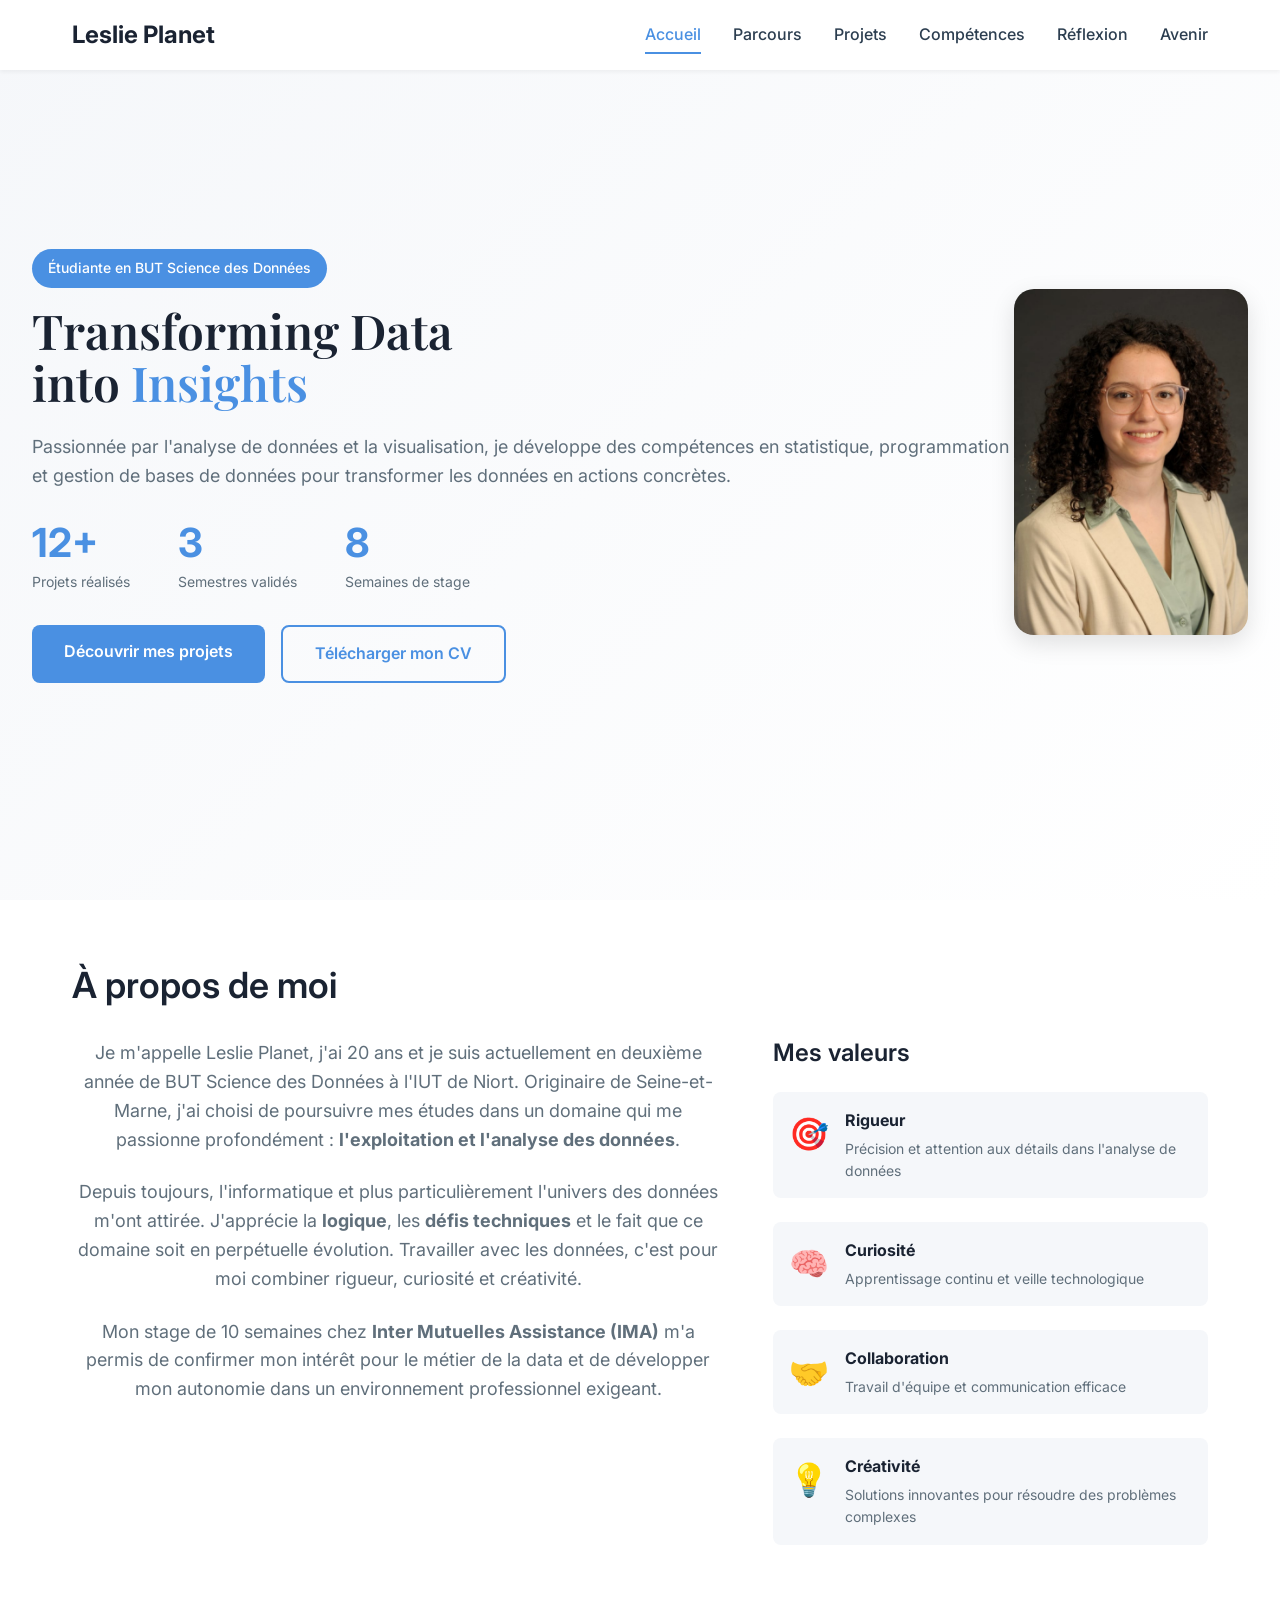
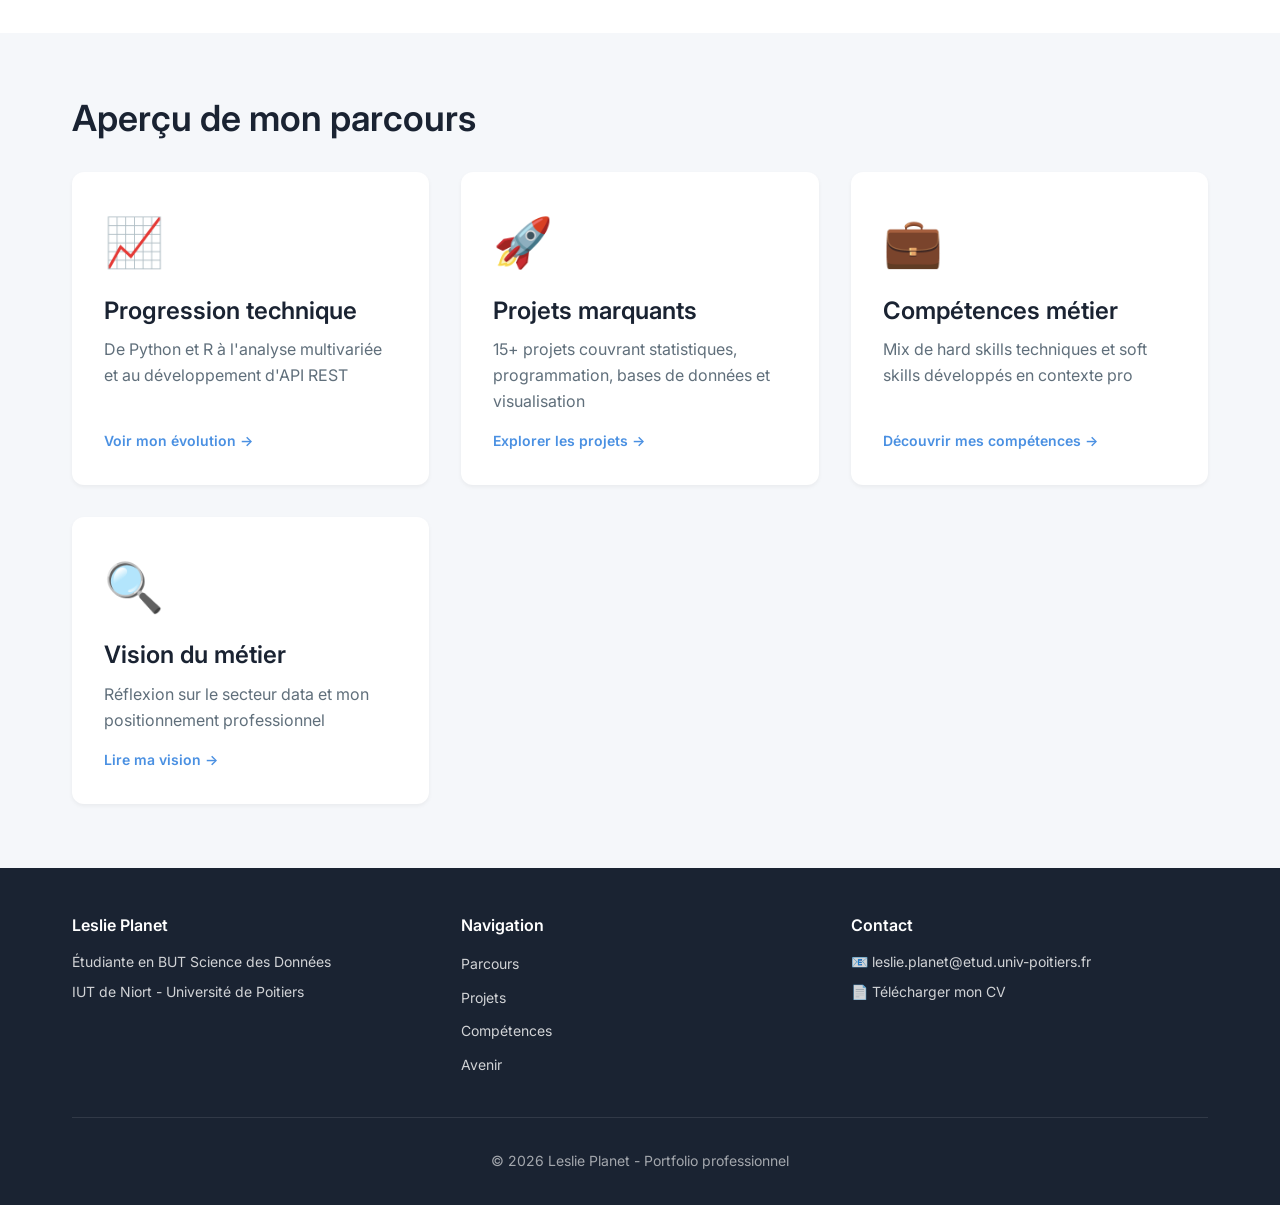
==== index.html @ 8d254c19 "feat: Add interactive project filtering, sorting, and animations to portfolio" ====
<!DOCTYPE html>
<html lang="fr">
<head>
    <meta charset="UTF-8">
    <meta name="viewport" content="width=device-width, initial-scale=1.0">
    <title>Leslie Planet - Portfolio Data Science</title>
    <link rel="stylesheet" href="css/style.css">
</head>
<body>
    <nav class="navbar">
        <div class="nav-container">
            <a href="index.html" class="nav-logo">Leslie Planet</a>
            <ul class="nav-menu">
                <li><a href="index.html" class="nav-link active">Accueil</a></li>
                <li><a href="parcours.html" class="nav-link">Parcours</a></li>
                <li><a href="projets.html" class="nav-link">Projets</a></li>
                <li><a href="competences.html" class="nav-link">Compétences</a></li>
                <li><a href="reflexion.html" class="nav-link">Réflexion</a></li>
                <li><a href="avenir.html" class="nav-link">Avenir</a></li>
            </ul>
        </div>
    </nav>

    <section class="hero">
        <div class="hero-content">
            <span class="hero-tag">Étudiante en BUT Science des Données</span>
            <h1>Transforming Data<br>into <span class="highlight">Insights</span></h1>
            <p class="hero-description">
                Passionnée par l'analyse de données et la visualisation, je développe des compétences 
                en statistique, programmation et gestion de bases de données pour transformer 
                les données en actions concrètes.
            </p>
            <div class="hero-stats">
                <div class="stat-item">
                    <span class="stat-number">15+</span>
                    <span class="stat-label">Projets réalisés</span>
                </div>
                <div class="stat-item">
                    <span class="stat-number">4</span>
                    <span class="stat-label">Semestres validés</span>
                </div>
                <div class="stat-item">
                    <span class="stat-number">10</span>
                    <span class="stat-label">Semaines de stage</span>
                </div>
            </div>
            <div class="hero-cta">
                <a href="projets.html" class="btn btn-primary">Découvrir mes projets</a>
                <a href="docs/cv4-LesliePlanet.pdf" class="btn btn-secondary" target="_blank">Télécharger mon CV</a>
            </div>
        </div>
        <div class="hero-image">
            <img src="images/photoCV.jpg" alt="Leslie Planet">
        </div>
    </section>

    <section class="intro-section">
        <div class="container">
            <h2>À propos de moi</h2>
            <div class="intro-grid">
                <div class="intro-text">
                    <p>
                        Je m'appelle Leslie Planet, j'ai 20 ans et je suis actuellement en deuxième année 
                        de BUT Science des Données à l'IUT de Niort. Originaire de Seine-et-Marne, j'ai 
                        choisi de poursuivre mes études dans un domaine qui me passionne profondément : 
                        <strong>l'exploitation et l'analyse des données</strong>.
                    </p>
                    <p>
                        Depuis toujours, l'informatique et plus particulièrement l'univers des données 
                        m'ont attirée. J'apprécie la <strong>logique</strong>, les <strong>défis techniques</strong> 
                        et le fait que ce domaine soit en perpétuelle évolution. Travailler avec les données, 
                        c'est pour moi combiner rigueur, curiosité et créativité.
                    </p>
                    <p>
                        Mon stage de 10 semaines chez <strong>Inter Mutuelles Assistance (IMA)</strong> 
                        m'a permis de confirmer mon intérêt pour le métier de la data et de développer 
                        mon autonomie dans un environnement professionnel exigeant.
                    </p>
                </div>
                <div class="intro-values">
                    <h3>Mes valeurs</h3>
                    <ul class="values-list">
                        <li>
                            <span class="value-icon">🎯</span>
                            <div>
                                <strong>Rigueur</strong>
                                <p>Précision et attention aux détails dans l'analyse de données</p>
                            </div>
                        </li>
                        <li>
                            <span class="value-icon">🧠</span>
                            <div>
                                <strong>Curiosité</strong>
                                <p>Apprentissage continu et veille technologique</p>
                            </div>
                        </li>
                        <li>
                            <span class="value-icon">🤝</span>
                            <div>
                                <strong>Collaboration</strong>
                                <p>Travail d'équipe et communication efficace</p>
                            </div>
                        </li>
                        <li>
                            <span class="value-icon">💡</span>
                            <div>
                                <strong>Créativité</strong>
                                <p>Solutions innovantes pour résoudre des problèmes complexes</p>
                            </div>
                        </li>
                    </ul>
                </div>
            </div>
        </div>
    </section>

    <section class="highlights-section">
        <div class="container">
            <h2>Aperçu de mon parcours</h2>
            <div class="highlights-grid">
                <a href="parcours.html" class="highlight-card">
                    <div class="card-icon">📈</div>
                    <h3>Progression technique</h3>
                    <p>De Python et R à l'analyse multivariée et au développement d'API REST</p>
                    <span class="card-link">Voir mon évolution →</span>
                </a>
                <a href="projets.html" class="highlight-card">
                    <div class="card-icon">🚀</div>
                    <h3>Projets marquants</h3>
                    <p>15+ projets couvrant statistiques, programmation, bases de données et visualisation</p>
                    <span class="card-link">Explorer les projets →</span>
                </a>
                <a href="competences.html" class="highlight-card">
                    <div class="card-icon">💼</div>
                    <h3>Compétences métier</h3>
                    <p>Mix de hard skills techniques et soft skills développés en contexte pro</p>
                    <span class="card-link">Découvrir mes compétences →</span>
                </a>
                <a href="reflexion.html" class="highlight-card">
                    <div class="card-icon">🔍</div>
                    <h3>Vision du métier</h3>
                    <p>Réflexion sur le secteur data et mon positionnement professionnel</p>
                    <span class="card-link">Lire ma vision →</span>
                </a>
            </div>
        </div>
    </section>

    <footer class="footer">
        <div class="container">
            <div class="footer-content">
                <div class="footer-section">
                    <h4>Leslie Planet</h4>
                    <p>Étudiante en BUT Science des Données</p>
                    <p>IUT de Niort - Université de Poitiers</p>
                </div>
                <div class="footer-section">
                    <h4>Navigation</h4>
                    <ul>
                        <li><a href="parcours.html">Parcours</a></li>
                        <li><a href="projets.html">Projets</a></li>
                        <li><a href="competences.html">Compétences</a></li>
                        <li><a href="avenir.html">Avenir</a></li>
                    </ul>
                </div>
                <div class="footer-section">
                    <h4>Contact</h4>
                    <p>📧 leslie.planet@etud.univ-poitiers.fr</p>
                    <p>📄 <a href="docs/cv4-LesliePlanet.pdf" target="_blank">Télécharger mon CV</a></p>
                </div>
            </div>
            <div class="footer-bottom">
                <p>&copy; 2026 Leslie Planet - Portfolio professionnel</p>
            </div>
        </div>
    </footer>

    <script src="js/script.js"></script>
</body>
</html>
---- css/style.css ----
@import url('https://fonts.googleapis.com/css2?family=Inter:wght@300;400;500;600;700&family=Playfair+Display:wght@700&display=swap');

/* Variables CSS */
:root {
    --primary-dark: #1a2332;
    --primary-blue: #4a90e2;
    --secondary-blue: #357abd;
    --light-bg: #f5f7fa;
    --text-dark: #2c3e50;
    --text-light: #606f7b;
    --white: #ffffff;
    --border-color: #e1e8ed;
    --shadow-sm: 0 2px 4px rgba(0,0,0,0.05);
    --shadow-md: 0 4px 12px rgba(0,0,0,0.08);
    --shadow-lg: 0 8px 24px rgba(0,0,0,0.12);
    --transition: all 0.3s ease;
}

/* Reset & Base */
* {
    margin: 0;
    padding: 0;
    box-sizing: border-box;
}

body {
    font-family: 'Inter', sans-serif;
    background-color: var(--white);
    color: var(--text-dark);
    line-height: 1.6;
    font-size: 16px;
}

h1, h2, h3, h4, h5, h6 {
    font-weight: 600;
    line-height: 1.2;
    color: var(--primary-dark);
}

h1 {
    font-size: 3rem;
    font-family: 'Playfair Display', serif;
}

h2 {
    font-size: 2.25rem;
    margin-bottom: 2rem;
}

h3 {
    font-size: 1.5rem;
    margin-bottom: 1rem;
}

p {
    margin-bottom: 1rem;
    color: var(--text-light);
}

a {
    text-decoration: none;
    color: var(--primary-blue);
    transition: var(--transition);
}

a:hover {
    color: var(--secondary-blue);
}

.container {
    max-width: 1200px;
    margin: 0 auto;
    padding: 0 2rem;
}

/* Navigation */
.navbar {
    position: fixed;
    top: 0;
    left: 0;
    right: 0;
    background: var(--white);
    box-shadow: var(--shadow-sm);
    z-index: 1000;
    padding: 1rem 0;
}

.nav-container {
    max-width: 1200px;
    margin: 0 auto;
    padding: 0 2rem;
    display: flex;
    justify-content: space-between;
    align-items: center;
}

.nav-logo {
    font-size: 1.5rem;
    font-weight: 700;
    color: var(--primary-dark);
}

.nav-menu {
    display: flex;
    list-style: none;
    gap: 2rem;
}

.nav-link {
    color: var(--text-dark);
    font-weight: 500;
    padding: 0.5rem 0;
    border-bottom: 2px solid transparent;
    transition: var(--transition);
}

.nav-link:hover,
.nav-link.active {
    color: var(--primary-blue);
    border-bottom-color: var(--primary-blue);
}

/* Hero Section */
.hero {
    min-height: 100vh;
    display: flex;
    align-items: center;
    padding: 6rem 2rem 4rem;
    background: linear-gradient(135deg, var(--light-bg) 0%, var(--white) 100%);
}

.hero .container {
    display: grid;
    grid-template-columns: 1.5fr 1fr;
    gap: 4rem;
    align-items: center;
}

.hero-tag {
    display: inline-block;
    padding: 0.5rem 1rem;
    margin-bottom: 1rem;
    background: var(--primary-blue);
    color: var(--white);
    border-radius: 50px;
    font-size: 0.875rem;
    font-weight: 500;
}

.hero h1 {
    margin-bottom: 1.5rem;
    line-height: 1.1;
}

.hero .highlight {
    color: var(--primary-blue);
}

.hero-description {
    font-size: 1.125rem;
    margin-bottom: 2rem;
    color: var(--text-light);
}

.hero-stats {
    display: flex;
    gap: 3rem;
    margin-bottom: 2rem;
}

.stat-item {
    display: flex;
    flex-direction: column;
}

.stat-number {
    font-size: 2.5rem;
    font-weight: 700;
    color: var(--primary-blue);
    line-height: 1;
}

.stat-label {
    font-size: 0.875rem;
    color: var(--text-light);
    margin-top: 0.5rem;
}

.hero-cta {
    display: flex;
    gap: 1rem;
}

.btn {
    display: inline-block;
    padding: 0.875rem 2rem;
    border-radius: 8px;
    font-weight: 600;
    transition: var(--transition);
}

.btn-primary {
    background: var(--primary-blue);
    color: var(--white);
}

.btn-primary:hover {
    background: var(--secondary-blue);
    transform: translateY(-2px);
    box-shadow: var(--shadow-md);
}

.btn-secondary {
    background: transparent;
    color: var(--primary-blue);
    border: 2px solid var(--primary-blue);
}

.btn-secondary:hover {
    background: var(--primary-blue);
    color: var(--white);
}

.hero-image img {
    width: 100%;
    max-width: 400px;
    border-radius: 20px;
    box-shadow: var(--shadow-lg);
    object-fit: cover;
}

/* Page Header */
.page-header {
    padding: 8rem 0 3rem;
    background: linear-gradient(135deg, var(--primary-dark) 0%, var(--text-dark) 100%);
    color: var(--white);
    text-align: center;
}

.page-header h1 {
    color: var(--white);
    margin-bottom: 1rem;
}

.page-subtitle {
    font-size: 1.125rem;
    color: rgba(255,255,255,0.9);
    max-width: 800px;
    margin: 0 auto;
}

/* Intro Section */
.intro-section {
    padding: 4rem 0;
}

.intro-grid {
    display: grid;
    grid-template-columns: 1.5fr 1fr;
    gap: 3rem;
    align-items: start;
}

.intro-text p {
    margin-bottom: 1.5rem;
}

.intro-values h3 {
    margin-bottom: 1.5rem;
}

.values-list {
    list-style: none;
}

.values-list li {
    display: flex;
    gap: 1rem;
    margin-bottom: 1.5rem;
    padding: 1rem;
    background: var(--light-bg);
    border-radius: 8px;
}

.value-icon {
    font-size: 2rem;
    flex-shrink: 0;
}

.values-list strong {
    display: block;
    color: var(--primary-dark);
    margin-bottom: 0.25rem;
}

.values-list p {
    margin: 0;
    font-size: 0.875rem;
}

/* Highlights Section */
.highlights-section {
    padding: 4rem 0;
    background: var(--light-bg);
}

.highlights-grid {
    display: grid;
    grid-template-columns: repeat(auto-fit, minmax(280px, 1fr));
    gap: 2rem;
}

.highlight-card {
    padding: 2rem;
    background: var(--white);
    border-radius: 12px;
    box-shadow: var(--shadow-sm);
    transition: var(--transition);
    display: flex;
    flex-direction: column;
}

.highlight-card:hover {
    transform: translateY(-4px);
    box-shadow: var(--shadow-md);
}

.card-icon {
    font-size: 3rem;
    margin-bottom: 1rem;
}

.highlight-card h3 {
    color: var(--primary-dark);
    margin-bottom: 0.75rem;
}

.highlight-card p {
    flex-grow: 1;
    margin-bottom: 1rem;
}

.card-link {
    color: var(--primary-blue);
    font-weight: 600;
    font-size: 0.875rem;
}

/* Timeline */
.timeline-section {
    padding: 4rem 0;
}

.timeline {
    position: relative;
    padding-left: 4rem;
}

.timeline::before {
    content: '';
    position: absolute;
    left: 1rem;
    top: 0;
    bottom: 0;
    width: 2px;
    background: var(--border-color);
}

.timeline-item {
    position: relative;
    margin-bottom: 3rem;
}

.timeline-marker {
    position: absolute;
    left: -3.25rem;
    width: 3rem;
    height: 3rem;
    background: var(--primary-blue);
    color: var(--white);
    border-radius: 50%;
    display: flex;
    align-items: center;
    justify-content: center;
    font-weight: 700;
    font-size: 1.125rem;
    box-shadow: var(--shadow-md);
}

.timeline-content {
    background: var(--white);
    padding: 2rem;
    border-radius: 12px;
    box-shadow: var(--shadow-sm);
}

.timeline-content h3 {
    color: var(--primary-dark);
    margin-bottom: 0.5rem;
}

.timeline-date {
    display: block;
    color: var(--primary-blue);
    font-size: 0.875rem;
    margin-bottom: 1.5rem;
    font-weight: 500;
}

.skills-block {
    margin-bottom: 1.5rem;
    padding: 1rem;
    background: var(--light-bg);
    border-radius: 8px;
}

.skills-block h4 {
    color: var(--primary-dark);
    margin-bottom: 0.75rem;
}

.skill-tags {
    display: flex;
    flex-wrap: wrap;
    gap: 0.5rem;
    margin-top: 0.75rem;
}

.tag {
    display: inline-block;
    padding: 0.375rem 0.75rem;
    background: var(--white);
    color: var(--primary-blue);
    border-radius: 50px;
    font-size: 0.75rem;
    font-weight: 500;
    border: 1px solid var(--border-color);
}

.project-link {
    margin-top: 1rem;
    padding-top: 1rem;
    border-top: 1px solid var(--border-color);
    font-size: 0.875rem;
}

/* Progression Summary */
.progression-summary {
    padding: 4rem 0;
    background: var(--light-bg);
}

.progression-grid {
    display: grid;
    grid-template-columns: repeat(auto-fit, minmax(250px, 1fr));
    gap: 2rem;
}

.progression-card {
    background: var(--white);
    padding: 1.5rem;
    border-radius: 12px;
    box-shadow: var(--shadow-sm);
}

.progression-bar {
    margin: 1rem 0;
}

.bar {
    height: 8px;
    background: var(--border-color);
    border-radius: 50px;
    overflow: hidden;
}

.bar-fill {
    height: 100%;
    background: linear-gradient(90deg, var(--primary-blue), var(--secondary-blue));
    border-radius: 50px;
    transition: width 1s ease;
}

/* Projects Grid */
.filters-section {
    padding: 2rem 0;
    background: var(--light-bg);
}

.filters-section .container {
    display: flex;
    justify-content: space-between;
    align-items: center;
    flex-wrap: wrap;
    gap: 1rem;
}

.filters {
    display: flex;
    gap: 0.5rem;
    flex-wrap: wrap;
}

.filter-btn {
    padding: 0.5rem 1.25rem;
    background: var(--white);
    border: 2px solid var(--border-color);
    border-radius: 50px;
    color: var(--text-dark);
    font-weight: 500;
    cursor: pointer;
    transition: var(--transition);
}

.filter-btn:hover,
.filter-btn.active {
    background: var(--primary-blue);
    border-color: var(--primary-blue);
    color: var(--white);
}

.sort {
    display: flex;
    align-items: center;
    gap: 0.5rem;
}

.sort select {
    padding: 0.5rem 1rem;
    border: 2px solid var(--border-color);
    border-radius: 8px;
    font-family: inherit;
    cursor: pointer;
}

.projects-grid-section {
    padding: 4rem 0;
}

.projects-grid {
    display: grid;
    grid-template-columns: repeat(auto-fill, minmax(350px, 1fr));
    gap: 2rem;
}

.project-card {
    background: var(--white);
    border-radius: 12px;
    box-shadow: var(--shadow-sm);
    overflow: hidden;
    transition: var(--transition);
}

.project-card:hover {
    transform: translateY(-4px);
    box-shadow: var(--shadow-md);
}

.project-image {
    position: relative;
    height: 200px;
    overflow: hidden;
}

.project-image img {
    width: 100%;
    height: 100%;
    object-fit: cover;
    transition: var(--transition);
}

.project-card:hover .project-image img {
    transform: scale(1.05);
}

.project-overlay {
    position: absolute;
    top: 1rem;
    right: 1rem;
}

.project-semestre {
    padding: 0.375rem 0.75rem;
    background: var(--primary-blue);
    color: var(--white);
    border-radius: 50px;
    font-size: 0.75rem;
    font-weight: 600;
}

.project-content {
    padding: 1.5rem;
}

.project-content h3 {
    margin-bottom: 0.5rem;
}

.project-date {
    color: var(--primary-blue);
    font-size: 0.875rem;
    font-weight: 500;
    margin-bottom: 0.75rem;
}

.project-desc {
    font-size: 0.875rem;
    margin-bottom: 1rem;
}

.project-tags {
    display: flex;
    flex-wrap: wrap;
    gap: 0.5rem;
    margin-bottom: 1rem;
}

.project-difficulty {
    margin-top: 1rem;
    padding-top: 1rem;
    border-top: 1px solid var(--border-color);
    font-size: 0.875rem;
}

.project-difficulty ul {
    margin-top: 0.5rem;
    padding-left: 1.25rem;
}

.project-difficulty li {
    margin-bottom: 0.25rem;
    color: var(--text-light);
}

/* Skills Section */
.skills-tech-section {
    padding: 4rem 0;
}

.skills-grid {
    display: grid;
    grid-template-columns: repeat(auto-fit, minmax(280px, 1fr));
    gap: 2rem;
}

.skill-category {
    background: var(--white);
    padding: 2rem;
    border-radius: 12px;
    box-shadow: var(--shadow-sm);
}

.skill-category h3 {
    margin-bottom: 1.5rem;
    color: var(--primary-dark);
}

.skill-list {
    margin-bottom: 1rem;
}

.skill-item {
    margin-bottom: 1rem;
}

.skill-name {
    display: block;
    font-size: 0.875rem;
    font-weight: 500;
    margin-bottom: 0.5rem;
    color: var(--text-dark);
}

.skill-bar {
    height: 6px;
    background: var(--border-color);
    border-radius: 50px;
    overflow: hidden;
}

.skill-fill {
    height: 100%;
    background: linear-gradient(90deg, var(--primary-blue), var(--secondary-blue));
    border-radius: 50px;
}

.skill-tools {
    font-size: 0.875rem;
    color: var(--text-light);
    padding-top: 1rem;
    border-top: 1px solid var(--border-color);
}

/* Soft Skills */
.soft-skills-section {
    padding: 4rem 0;
    background: var(--light-bg);
}

.soft-skills-grid {
    display: grid;
    grid-template-columns: repeat(auto-fit, minmax(300px, 1fr));
    gap: 2rem;
}

.soft-skill-card {
    background: var(--white);
    padding: 2rem;
    border-radius: 12px;
    box-shadow: var(--shadow-sm);
}

.soft-skill-icon {
    font-size: 3rem;
    margin-bottom: 1rem;
}

.evidence-tag {
    display: inline-block;
    margin-top: 1rem;
    padding: 0.5rem 1rem;
    background: var(--light-bg);
    color: var(--primary-blue);
    border-radius: 50px;
    font-size: 0.75rem;
    font-weight: 500;
}

/* Qualities & Defects */
.qualities-defects-section {
    padding: 4rem 0;
}

.qualities-grid {
    display: grid;
    grid-template-columns: repeat(auto-fit, minmax(400px, 1fr));
    gap: 3rem;
}

.quality-item,
.defect-item {
    background: var(--white);
    padding: 1.5rem;
    border-radius: 12px;
    box-shadow: var(--shadow-sm);
    margin-bottom: 1.5rem;
}

.quality-item h4,
.defect-item h4 {
    color: var(--primary-blue);
    margin-bottom: 0.75rem;
}

.evidence,
.action {
    display: block;
    margin-top: 0.75rem;
    padding: 0.75rem;
    background: var(--light-bg);
    border-radius: 8px;
    font-size: 0.875rem;
    color: var(--text-dark);
}

/* Work Style */
.work-style-section {
    padding: 4rem 0;
    background: var(--light-bg);
}

.intro-text {
    font-size: 1.125rem;
    color: var(--text-dark);
    max-width: 800px;
    margin: 0 auto 2rem;
    text-align: center;
}

.work-style-grid {
    display: grid;
    grid-template-columns: repeat(auto-fit, minmax(280px, 1fr));
    gap: 2rem;
}

.work-style-item {
    background: var(--white);
    padding: 2rem;
    border-radius: 12px;
    box-shadow: var(--shadow-sm);
}

/* Vision Section */
.vision-section {
    padding: 4rem 0;
}

.vision-grid {
    display: grid;
    grid-template-columns: repeat(auto-fit, minmax(280px, 1fr));
    gap: 2rem;
    margin-top: 2rem;
}

.vision-item {
    background: var(--white);
    padding: 2rem;
    border-radius: 12px;
    box-shadow: var(--shadow-sm);
}

/* Positioning */
.positioning-section {
    padding: 4rem 0;
    background: var(--light-bg);
}

.job-cards {
    display: grid;
    gap: 2rem;
    margin-top: 2rem;
}

.job-card {
    background: var(--white);
    padding: 2rem;
    border-radius: 12px;
    box-shadow: var(--shadow-sm);
    border-left: 4px solid var(--border-color);
}

.job-card.strong {
    border-left-color: #22c55e;
}

.job-card.medium {
    border-left-color: #f59e0b;
}

.job-card.weak {
    border-left-color: #3b82f6;
}

.affinity {
    display: inline-block;
    margin-bottom: 1rem;
    padding: 0.375rem 0.75rem;
    border-radius: 50px;
    font-size: 0.875rem;
    font-weight: 600;
}

.positioning-conclusion {
    margin-top: 3rem;
    padding: 2rem;
    background: var(--primary-blue);
    color: var(--white);
    border-radius: 12px;
}

.positioning-conclusion h3 {
    color: var(--white);
    margin-bottom: 1rem;
}

.positioning-conclusion p {
    color: rgba(255,255,255,0.95);
}

/* Feedback */
.feedback-section {
    padding: 4rem 0;
}

.feedback-grid {
    display: grid;
    grid-template-columns: repeat(auto-fit, minmax(300px, 1fr));
    gap: 2rem;
    margin-top: 2rem;
}

.feedback-item {
    background: var(--white);
    padding: 2rem;
    border-radius: 12px;
    box-shadow: var(--shadow-sm);
}

.context,
.learning {
    margin-bottom: 1rem;
}

/* Improvement */
.improvement-section {
    padding: 4rem 0;
    background: var(--light-bg);
}

.improvement-grid {
    display: grid;
    gap: 2rem;
    margin-top: 2rem;
}

.improvement-item {
    background: var(--white);
    padding: 2rem;
    border-radius: 12px;
    box-shadow: var(--shadow-sm);
}

.objective,
.actions,
.timeline {
    margin-bottom: 1rem;
}

.actions ul {
    margin-top: 0.5rem;
    padding-left: 1.25rem;
}

.timeline {
    color: var(--primary-blue);
    font-weight: 600;
}

/* Ideal Mission */
.ideal-mission-section {
    padding: 4rem 0;
}

.mission-card {
    background: var(--white);
    padding: 2rem;
    border-radius: 12px;
    box-shadow: var(--shadow-sm);
    margin-bottom: 1.5rem;
}

.mission-card ul {
    padding-left: 1.25rem;
}

.mission-card li {
    margin-bottom: 0.5rem;
}

/* Projet Pro & Recruteur */
.projet-pro-section,
.recruteur-section,
.cesure-section {
    padding: 4rem 0;
}

.projet-pro-section {
    background: var(--light-bg);
}

.cesure-section {
    background: var(--white);
}

.cesure-content {
    margin-top: 2rem;
}

.cesure-intro {
    margin-bottom: 2rem;
    text-align: center;
}

.cesure-intro p {
    max-width: 900px;
    margin: 0 auto;
    font-size: 1.125rem;
    color: var(--text-dark);
}

.cesure-reasons {
    display: grid;
    grid-template-columns: repeat(auto-fit, minmax(300px, 1fr));
    gap: 2rem;
    margin-top: 2rem;
}

.cesure-card {
    background: var(--light-bg);
    padding: 2rem;
    border-radius: 12px;
    box-shadow: var(--shadow-sm);
    border-left: 4px solid var(--primary-blue);
}

.cesure-card h3 {
    color: var(--primary-blue);
    margin-bottom: 1rem;
}

.cesure-conclusion {
    margin-top: 3rem;
    padding: 2rem;
    background: var(--primary-blue);
    color: var(--white);
    border-radius: 12px;
    text-align: center;
}

.cesure-conclusion h3 {
    color: var(--white);
    margin-bottom: 1rem;
}

.cesure-conclusion p {
    color: rgba(255,255,255,0.95);
    font-size: 1.125rem;
}

.reason-cards {
    display: grid;
    grid-template-columns: repeat(auto-fit, minmax(300px, 1fr));
    gap: 2rem;
    margin-top: 2rem;
}

.reason-card {
    background: var(--white);
    padding: 2rem;
    border-radius: 12px;
    box-shadow: var(--shadow-sm);
}

.conclusion-projet {
    margin-top: 3rem;
    padding: 2rem;
    background: var(--primary-dark);
    color: var(--white);
    border-radius: 12px;
}

.conclusion-projet h3 {
    color: var(--white);
    margin-bottom: 1rem;
}

.conclusion-projet p {
    color: rgba(255,255,255,0.95);
}

.elevator-pitch {
    background: var(--light-bg);
    padding: 2rem;
    border-radius: 12px;
    margin-bottom: 3rem;
}

.key-messages {
    margin-top: 3rem;
}

.message-item {
    background: var(--white);
    padding: 2rem;
    border-radius: 12px;
    box-shadow: var(--shadow-sm);
    margin-bottom: 1.5rem;
}

/* Conseils */
.conseils-section {
    padding: 4rem 0;
background: var(--light-bg);
}

.conseil-cards {
    display: grid;
    grid-template-columns: repeat(auto-fit, minmax(300px, 1fr));
    gap: 2rem;
    margin-top: 2rem;
}

.conseil-card {
    background: var(--white);
    padding: 2rem;
    border-radius: 12px;
    box-shadow: var(--shadow-sm);
}

.advice-action {
    margin-top: 1rem;
    padding: 1rem;
    background: var(--light-bg);
    border-radius: 8px;
    font-size: 0.875rem;
}

.final-advice {
    margin-top: 3rem;
    padding: 2rem;
    background: var(--primary-blue);
    color: var(--white);
    border-radius: 12px;
    text-align: center;
}

.final-advice h3 {
    color: var(--white);
    margin-bottom: 1rem;
}

.final-advice p {
    color: rgba(255,255,255,0.95);
    font-size: 1.125rem;
}

/* Contact CTA */
.contact-cta {
    padding: 4rem 0;
    background: linear-gradient(135deg, var(--primary-dark) 0%, var(--text-dark) 100%);
    color: var(--white);
    text-align: center;
}

.contact-cta h2 {
    color: var(--white);
    margin-bottom: 1rem;
}

.contact-cta p {
    color: rgba(255,255,255,0.9);
    font-size: 1.125rem;
    margin-bottom: 2rem;
}

.cta-buttons {
    display: flex;
    justify-content: center;
    gap: 1rem;
    flex-wrap: wrap;
}

/* Footer */
.footer {
    background: var(--primary-dark);
    color: var(--white);
    padding: 3rem 0 1rem;
}

.footer-content {
    display: grid;
    grid-template-columns: repeat(auto-fit, minmax(250px, 1fr));
    gap: 2rem;
    margin-bottom: 2rem;
}

.footer-section h4 {
    color: var(--white);
    margin-bottom: 1rem;
}

.footer-section p,
.footer-section a {
    color: rgba(255,255,255,0.8);
    font-size: 0.875rem;
    margin-bottom: 0.5rem;
}

.footer-section a:hover {
    color: var(--white);
}

.footer-section ul {
    list-style: none;
}

.footer-section li {
    margin-bottom: 0.5rem;
}

.footer-bottom {
    text-align: center;
    padding-top: 2rem;
    border-top: 1px solid rgba(255,255,255,0.1);
}

.footer-bottom p {
    color: rgba(255,255,255,0.6);
    font-size: 0.875rem;
}

/* Responsive */
@media (max-width: 768px) {
    h1 {
        font-size: 2.25rem;
    }
    
    h2 {
        font-size: 1.875rem;
    }
    
    .hero .container {
        grid-template-columns: 1fr;
        gap: 2rem;
    }
    
    .hero-image {
        order: -1;
        text-align: center;
    }
    
    .hero-stats {
        flex-wrap: wrap;
        gap: 1.5rem;
    }
    
    .intro-grid {
        grid-template-columns: 1fr;
    }
    
    .nav-menu {
        flex-direction: column;
        gap: 0.5rem;
    }
    
    .projects-grid {
        grid-template-columns: 1fr;
    }
    
    .qualities-grid {
        grid-template-columns: 1fr;
    }
    
    .timeline {
        padding-left: 2.5rem;
    }
    
    .timeline-marker {
        left: -2.5rem;
        width: 2.5rem;
        height: 2.5rem;
        font-size: 1rem;
    }
}

@media (max-width: 480px) {
    .container {
        padding: 0 1rem;
    }
    
    .hero-cta {
        flex-direction: column;
    }
    
    .btn {
        width: 100%;
        text-align: center;
    }
}
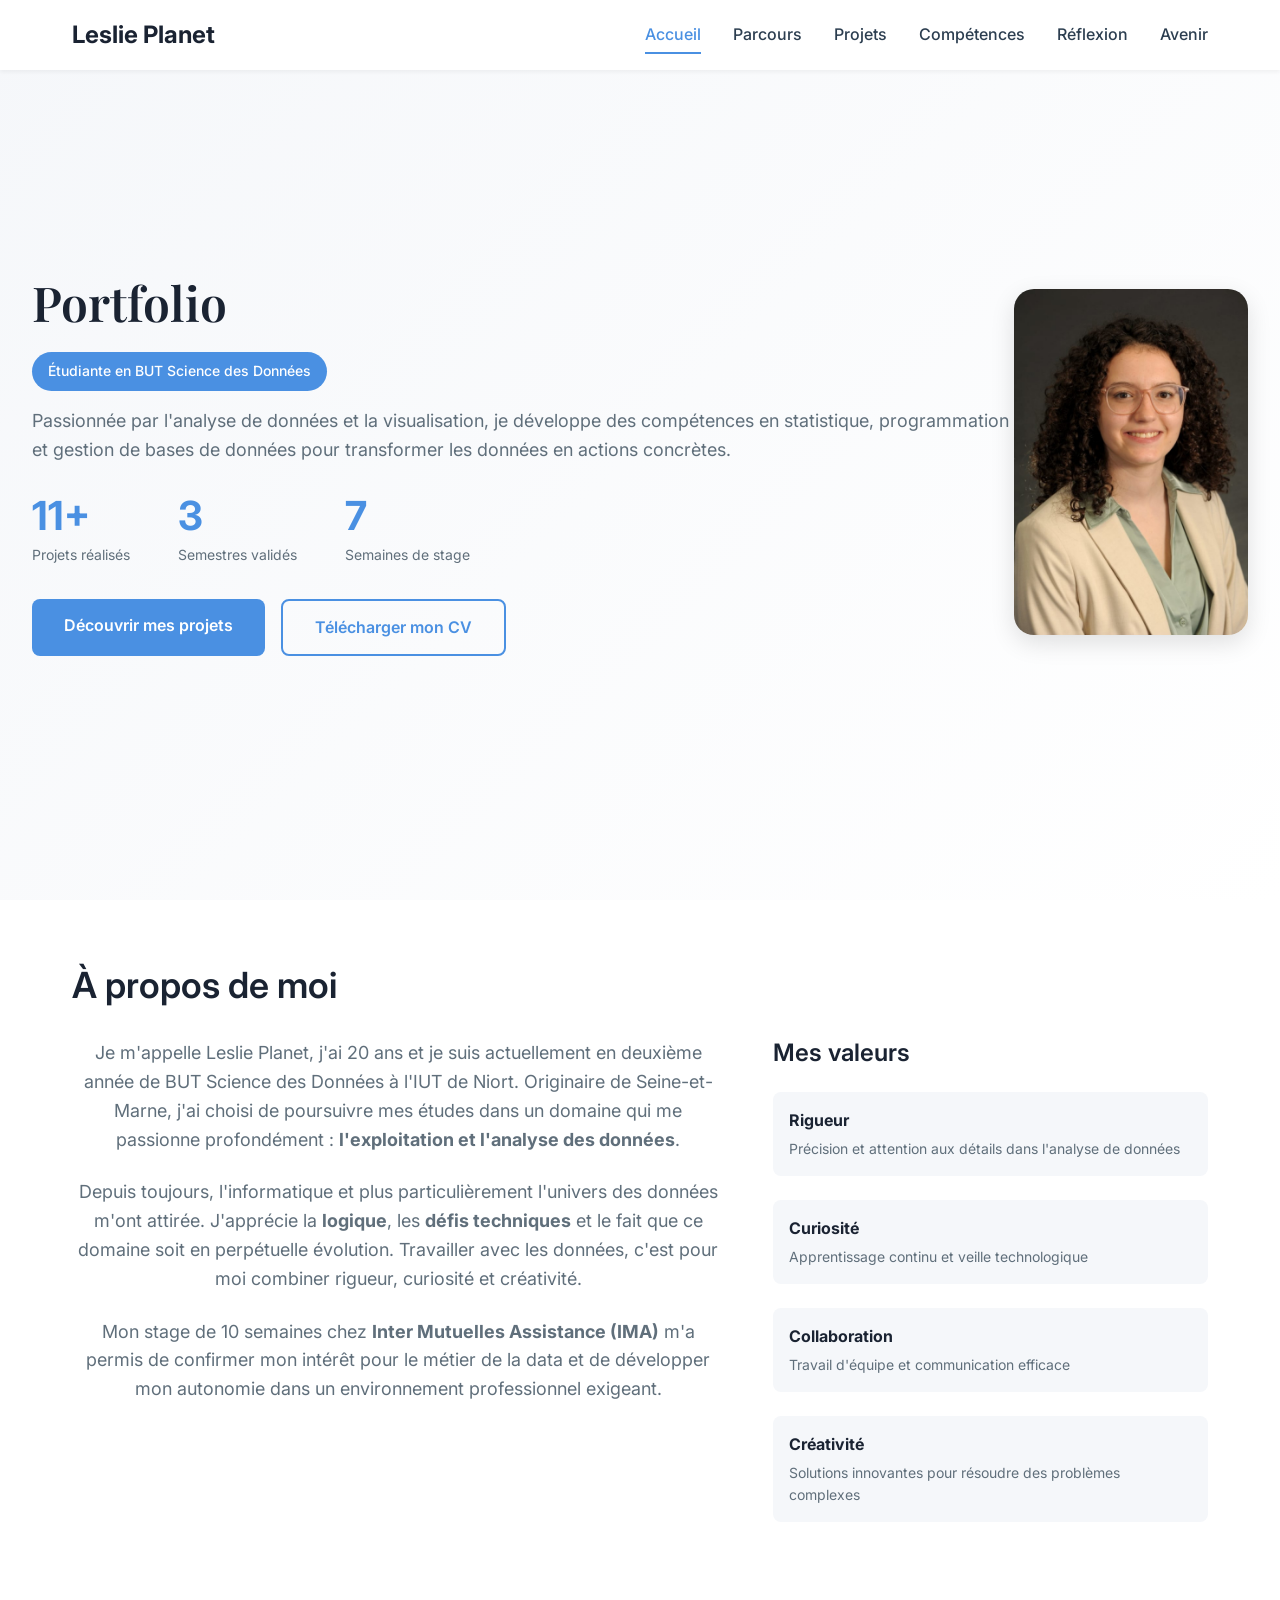
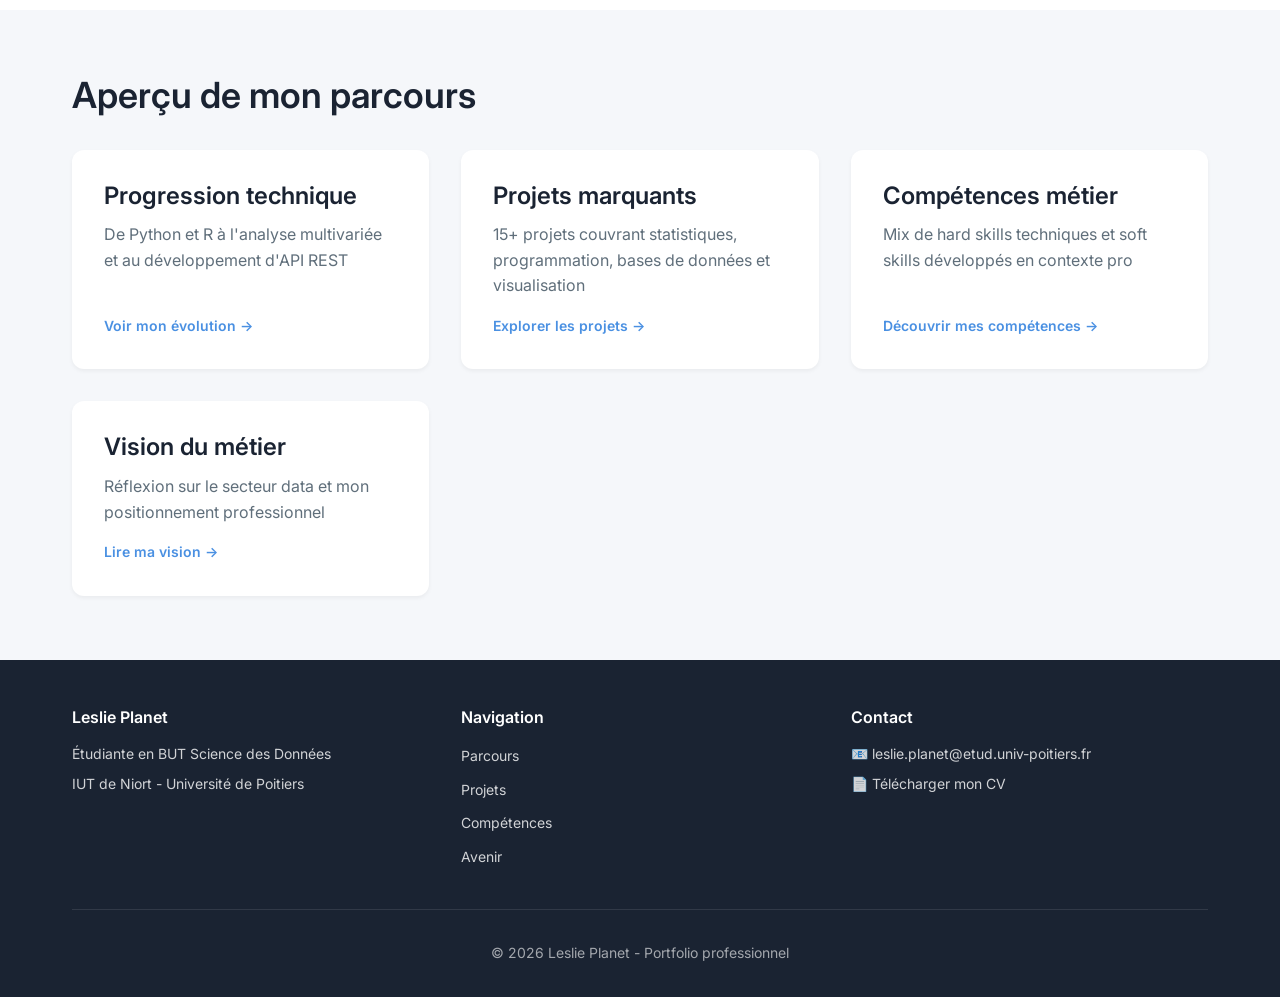
==== commit 0c15abb2: "feat: Add liste Question and sup emoji in the index" ====
--- a/index.html
+++ b/index.html
@@ -23,8 +23,8 @@
 
     <section class="hero">
         <div class="hero-content">
+            <h1>Portfolio</span></h1>
             <span class="hero-tag">Étudiante en BUT Science des Données</span>
-            <h1>Transforming Data<br>into <span class="highlight">Insights</span></h1>
             <p class="hero-description">
                 Passionnée par l'analyse de données et la visualisation, je développe des compétences 
                 en statistique, programmation et gestion de bases de données pour transformer 
@@ -36,7 +36,7 @@
                     <span class="stat-label">Projets réalisés</span>
                 </div>
                 <div class="stat-item">
-                    <span class="stat-number">4</span>
+                    <span class="stat-number">5</span>
                     <span class="stat-label">Semestres validés</span>
                 </div>
                 <div class="stat-item">
@@ -81,28 +81,24 @@
                     <h3>Mes valeurs</h3>
                     <ul class="values-list">
                         <li>
-                            <span class="value-icon">🎯</span>
                             <div>
                                 <strong>Rigueur</strong>
                                 <p>Précision et attention aux détails dans l'analyse de données</p>
                             </div>
                         </li>
                         <li>
-                            <span class="value-icon">🧠</span>
                             <div>
                                 <strong>Curiosité</strong>
                                 <p>Apprentissage continu et veille technologique</p>
                             </div>
                         </li>
                         <li>
-                            <span class="value-icon">🤝</span>
                             <div>
                                 <strong>Collaboration</strong>
                                 <p>Travail d'équipe et communication efficace</p>
                             </div>
                         </li>
                         <li>
-                            <span class="value-icon">💡</span>
                             <div>
                                 <strong>Créativité</strong>
                                 <p>Solutions innovantes pour résoudre des problèmes complexes</p>
@@ -119,25 +115,21 @@
             <h2>Aperçu de mon parcours</h2>
             <div class="highlights-grid">
                 <a href="parcours.html" class="highlight-card">
-                    <div class="card-icon">📈</div>
                     <h3>Progression technique</h3>
                     <p>De Python et R à l'analyse multivariée et au développement d'API REST</p>
                     <span class="card-link">Voir mon évolution →</span>
                 </a>
                 <a href="projets.html" class="highlight-card">
-                    <div class="card-icon">🚀</div>
                     <h3>Projets marquants</h3>
                     <p>15+ projets couvrant statistiques, programmation, bases de données et visualisation</p>
                     <span class="card-link">Explorer les projets →</span>
                 </a>
-                <a href="competences.html" class="highlight-card">
-                    <div class="card-icon">💼</div>
+                <a href="competences.html" class="highlight-card    ">
                     <h3>Compétences métier</h3>
                     <p>Mix de hard skills techniques et soft skills développés en contexte pro</p>
                     <span class="card-link">Découvrir mes compétences →</span>
                 </a>
                 <a href="reflexion.html" class="highlight-card">
-                    <div class="card-icon">🔍</div>
                     <h3>Vision du métier</h3>
                     <p>Réflexion sur le secteur data et mon positionnement professionnel</p>
                     <span class="card-link">Lire ma vision →</span>
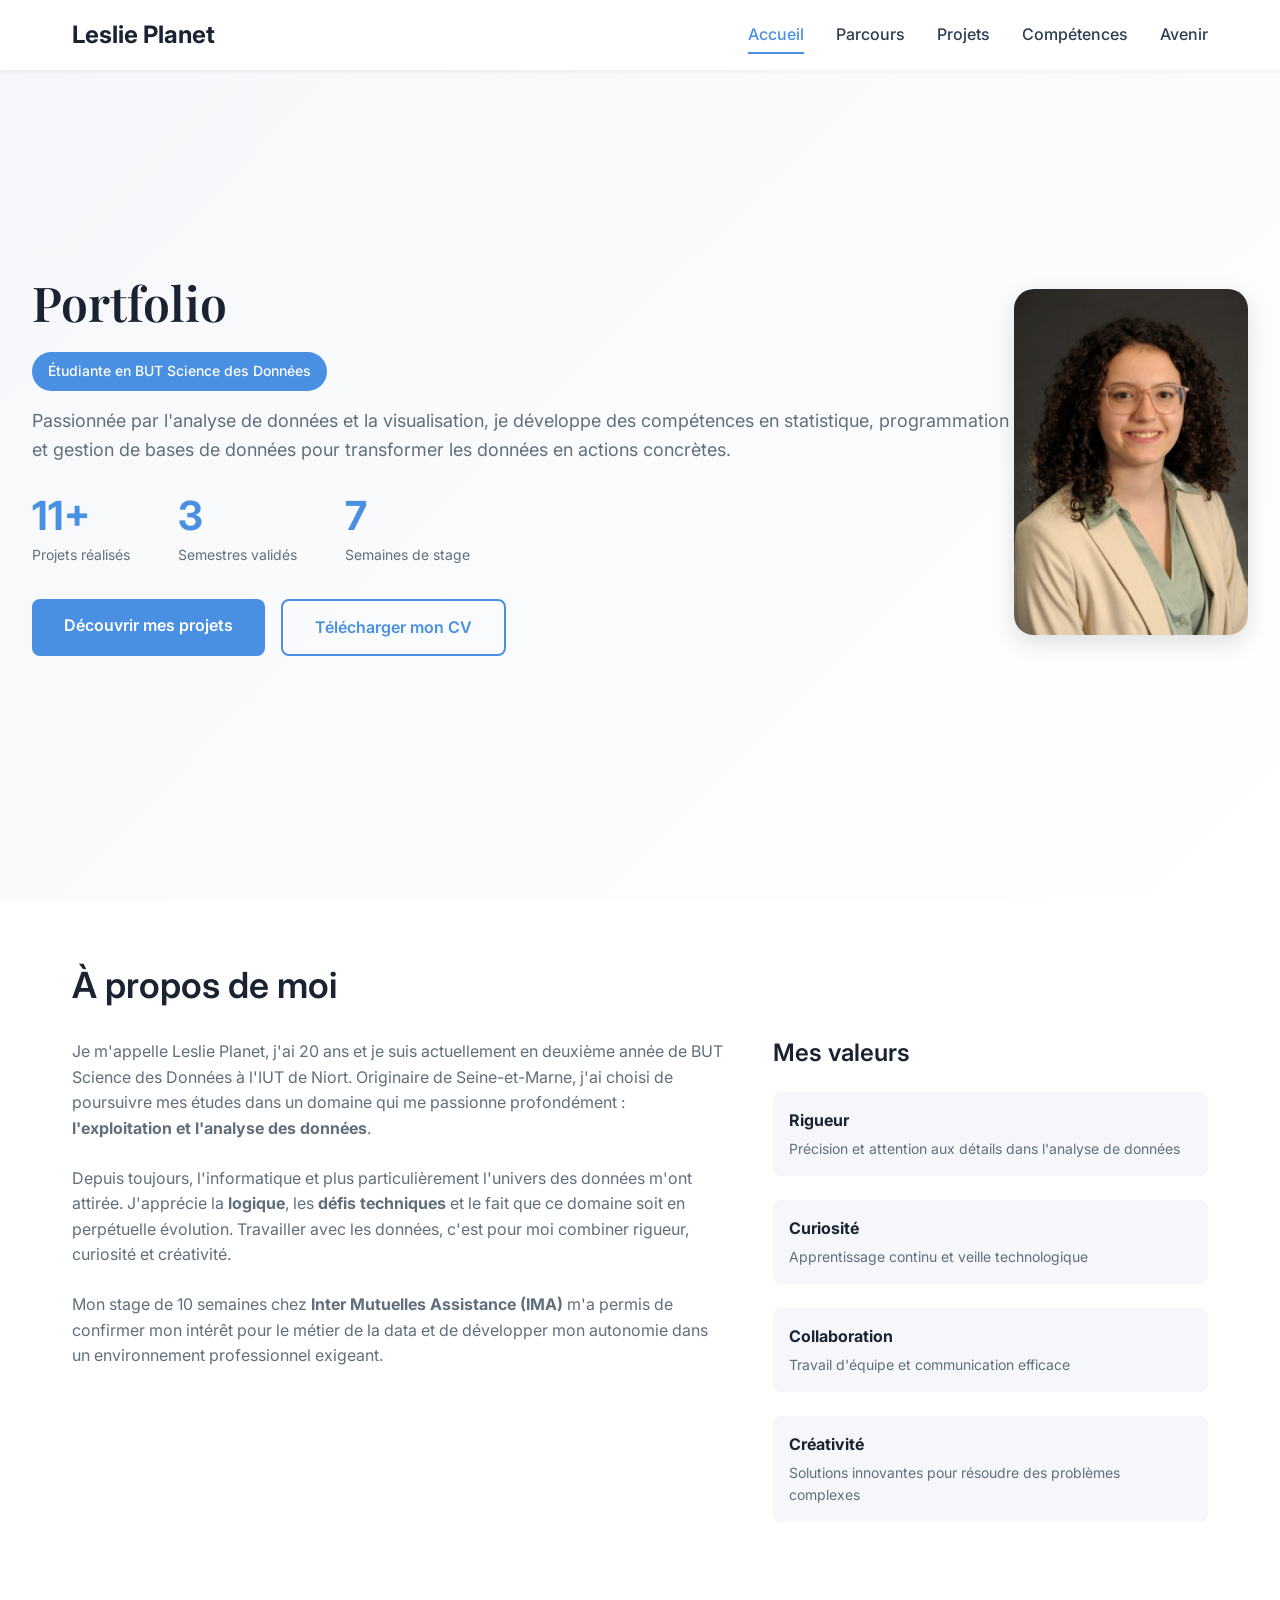
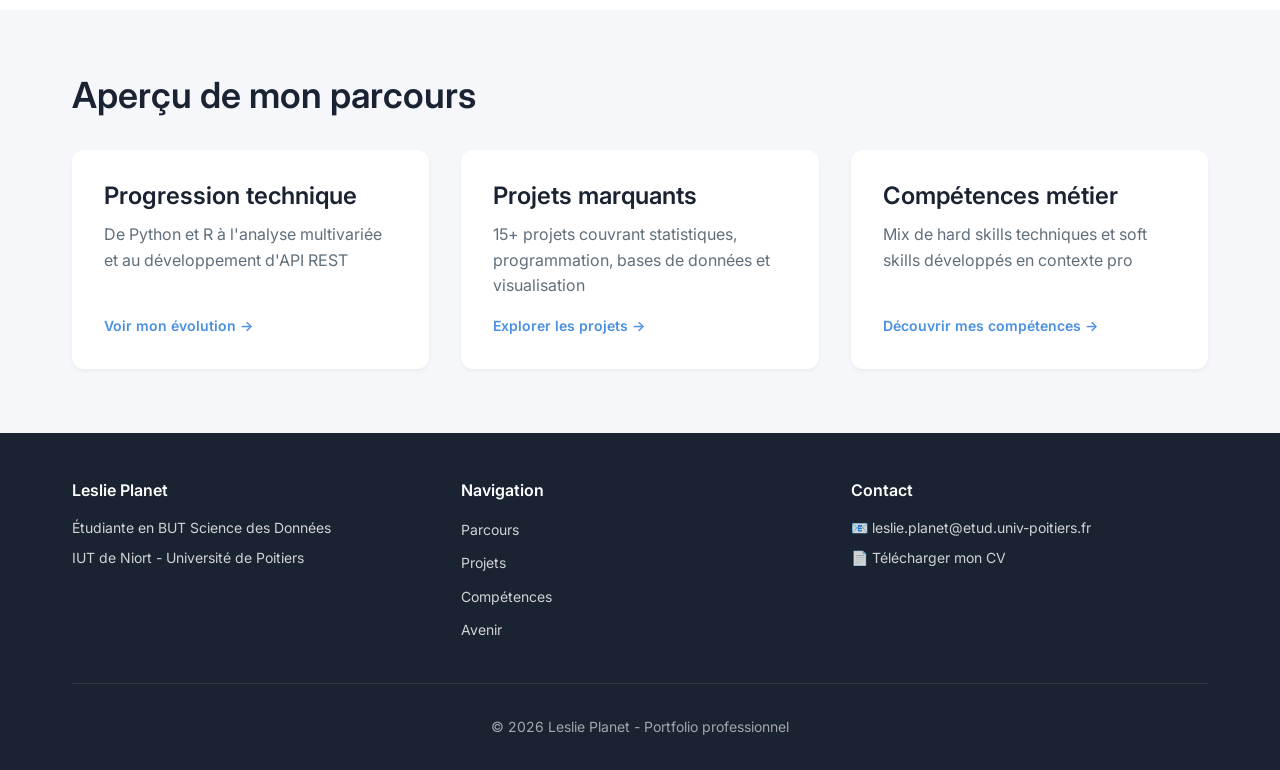
==== commit 407982ca: "refactor: Remove 'Réflexion' link from navigation across multiple pages" ====
--- a/index.html
+++ b/index.html
@@ -15,7 +15,6 @@
                 <li><a href="parcours.html" class="nav-link">Parcours</a></li>
                 <li><a href="projets.html" class="nav-link">Projets</a></li>
                 <li><a href="competences.html" class="nav-link">Compétences</a></li>
-                <li><a href="reflexion.html" class="nav-link">Réflexion</a></li>
                 <li><a href="avenir.html" class="nav-link">Avenir</a></li>
             </ul>
         </div>
@@ -129,11 +128,6 @@
                     <p>Mix de hard skills techniques et soft skills développés en contexte pro</p>
                     <span class="card-link">Découvrir mes compétences →</span>
                 </a>
-                <a href="reflexion.html" class="highlight-card">
-                    <h3>Vision du métier</h3>
-                    <p>Réflexion sur le secteur data et mon positionnement professionnel</p>
-                    <span class="card-link">Lire ma vision →</span>
-                </a>
             </div>
         </div>
     </section>
--- a/css/style.css
+++ b/css/style.css
@@ -14,6 +14,16 @@
     --shadow-md: 0 4px 12px rgba(0,0,0,0.08);
     --shadow-lg: 0 8px 24px rgba(0,0,0,0.12);
     --transition: all 0.3s ease;
+    
+    /* Couleurs des compétences */
+    --comp-1-primary: #4a90e2;
+    --comp-1-secondary: #357abd;
+    --comp-2-primary: #27ae60;
+    --comp-2-secondary: #1e8449;
+    --comp-3-primary: #f39c12;
+    --comp-3-secondary: #d68910;
+    --comp-4-primary: #9b59b6;
+    --comp-4-secondary: #7d3c98;
 }
 
 /* Reset & Base */
@@ -346,6 +356,218 @@
     font-size: 0.875rem;
 }
 
+/* Formation Section - Chronographie */
+.formation-section {
+    padding: 4rem 0;
+    background: var(--light-bg);
+}
+
+.formation-timeline {
+    position: relative;
+    padding-left: 5rem;
+    margin-top: 3rem;
+}
+
+.formation-timeline::before {
+    content: '';
+    position: absolute;
+    left: 2.5rem;
+    top: 0;
+    bottom: 0;
+    width: 3px;
+    background: linear-gradient(to bottom, var(--primary-blue), var(--secondary-blue));
+}
+
+.formation-timeline-item {
+    position: relative;
+    margin-bottom: 3rem;
+    padding-left: 2rem;
+}
+
+.formation-timeline-item.highlighted .formation-timeline-content {
+    border: 2px solid var(--primary-blue);
+    box-shadow: 0 8px 20px rgba(74, 144, 226, 0.15);
+}
+
+.formation-timeline-marker {
+    position: absolute;
+    left: -4.75rem;
+    top: 0;
+    width: 5rem;
+    height: 5rem;
+    background: var(--primary-blue);
+    border-radius: 50%;
+    display: flex;
+    align-items: center;
+    justify-content: center;
+    border: 4px solid var(--white);
+    box-shadow: 0 4px 12px rgba(74, 144, 226, 0.3);
+    z-index: 2;
+}
+
+.formation-year {
+    color: var(--white);
+    font-weight: 700;
+    font-size: 1.1rem;
+}
+
+.formation-timeline-content {
+    background: var(--white);
+    padding: 2.5rem;
+    border-radius: 12px;
+    box-shadow: var(--shadow-sm);
+    transition: var(--transition);
+    position: relative;
+}
+
+.formation-timeline-content::before {
+    content: '';
+    position: absolute;
+    left: -1rem;
+    top: 2rem;
+    width: 0;
+    height: 0;
+    border-style: solid;
+    border-width: 10px 16px 10px 0;
+    border-color: transparent var(--white) transparent transparent;
+}
+
+.formation-timeline-content:hover {
+    transform: translateX(8px);
+    box-shadow: var(--shadow-md);
+}
+
+.formation-icon {
+    font-size: 3rem;
+    margin-bottom: 1rem;
+}
+
+.formation-timeline-content h3 {
+    color: var(--primary-blue);
+    margin-bottom: 0.5rem;
+    font-size: 1.5rem;
+}
+
+.formation-date {
+    display: inline-block;
+    padding: 0.25rem 0.75rem;
+    background: var(--primary-blue);
+    color: var(--white);
+    border-radius: 20px;
+    font-size: 0.875rem;
+    font-weight: 600;
+    margin-bottom: 0.5rem;
+}
+
+.formation-lieu {
+    color: var(--text-light);
+    margin-bottom: 1.5rem;
+    font-style: italic;
+}
+
+.formation-details h4 {
+    color: var(--text-dark);
+    margin-top: 1.5rem;
+    margin-bottom: 0.75rem;
+    font-size: 1rem;
+}
+
+.formation-details ul {
+    margin: 0.5rem 0 1rem 1.5rem;
+}
+
+.formation-details li {
+    margin-bottom: 0.5rem;
+    line-height: 1.6;
+}
+
+.formation-desc {
+    color: var(--text-light);
+    line-height: 1.6;
+    margin-top: 1rem;
+}
+
+/* Engagement Section */
+.engagement-section {
+    padding: 4rem 0;
+}
+
+.engagement-card {
+    background: var(--white);
+    padding: 2.5rem;
+    border-radius: 12px;
+    box-shadow: var(--shadow-md);
+    border-left: 4px solid var(--accent-green);
+}
+
+.engagement-header {
+    display: flex;
+    align-items: flex-start;
+    gap: 1.5rem;
+    margin-bottom: 2rem;
+}
+
+.engagement-icon {
+    font-size: 3.5rem;
+    line-height: 1;
+}
+
+.engagement-header h3 {
+    color: var(--primary-blue);
+    margin-bottom: 0.5rem;
+}
+
+.engagement-role {
+    display: block;
+    font-weight: 600;
+    color: var(--text-dark);
+    margin-bottom: 0.25rem;
+}
+
+.engagement-date {
+    display: inline-block;
+    padding: 0.25rem 0.75rem;
+    background: var(--accent-green);
+    color: var(--white);
+    border-radius: 20px;
+    font-size: 0.875rem;
+    font-weight: 600;
+}
+
+.engagement-content {
+    line-height: 1.7;
+}
+
+.engagement-desc {
+    color: var(--text-light);
+    margin-bottom: 1.5rem;
+    font-size: 1.05rem;
+}
+
+.engagement-content h4 {
+    color: var(--text-dark);
+    margin-top: 1.5rem;
+    margin-bottom: 0.75rem;
+    font-size: 1rem;
+}
+
+.engagement-content ul {
+    margin: 0.5rem 0 1.5rem 1.5rem;
+}
+
+.engagement-content li {
+    margin-bottom: 0.5rem;
+}
+
+.engagement-impact {
+    margin-top: 2rem;
+    padding: 1.5rem;
+    background: var(--light-bg);
+    border-radius: 8px;
+    color: var(--text-dark);
+    font-style: italic;
+}
+
 /* Timeline */
 .timeline-section {
     padding: 4rem 0;
@@ -489,10 +711,21 @@
 
 .filters-section .container {
     display: flex;
-    justify-content: space-between;
-    align-items: center;
-    flex-wrap: wrap;
-    gap: 1rem;
+    flex-direction: column;
+    gap: 1.5rem;
+}
+
+.filter-group {
+    display: flex;
+    flex-direction: column;
+    gap: 0.75rem;
+}
+
+.filter-group h3 {
+    font-size: 1rem;
+    margin: 0;
+    color: var(--text-dark);
+    font-weight: 600;
 }
 
 .filters {
@@ -510,6 +743,7 @@
     font-weight: 500;
     cursor: pointer;
     transition: var(--transition);
+    font-size: 0.9rem;
 }
 
 .filter-btn:hover,
@@ -522,6 +756,7 @@
 .sort {
     display: flex;
     align-items: center;
+    align-self: flex-end;
     gap: 0.5rem;
 }
 
@@ -633,161 +868,212 @@
 }
 
 /* Skills Section */
-.skills-tech-section {
-    padding: 4rem 0;
-}
-
-.skills-grid {
-    display: grid;
-    grid-template-columns: repeat(auto-fit, minmax(280px, 1fr));
-    gap: 2rem;
-}
-
-.skill-category {
-    background: var(--white);
-    padding: 2rem;
-    border-radius: 12px;
-    box-shadow: var(--shadow-sm);
-}
-
-.skill-category h3 {
-    margin-bottom: 1.5rem;
-    color: var(--primary-dark);
-}
-
-.skill-list {
-    margin-bottom: 1rem;
-}
-
-.skill-item {
-    margin-bottom: 1rem;
-}
-
-.skill-name {
-    display: block;
-    font-size: 0.875rem;
-    font-weight: 500;
-    margin-bottom: 0.5rem;
-    color: var(--text-dark);
-}
-
-.skill-bar {
-    height: 6px;
-    background: var(--border-color);
-    border-radius: 50px;
-    overflow: hidden;
-}
-
-.skill-fill {
-    height: 100%;
-    background: linear-gradient(90deg, var(--primary-blue), var(--secondary-blue));
-    border-radius: 50px;
-}
-
-.skill-tools {
-    font-size: 0.875rem;
-    color: var(--text-light);
-    padding-top: 1rem;
-    border-top: 1px solid var(--border-color);
-}
-
-/* Soft Skills */
-.soft-skills-section {
+/* Compétences BUT Maquette */
+.competences-but-section {
     padding: 4rem 0;
     background: var(--light-bg);
 }
 
-.soft-skills-grid {
-    display: grid;
-    grid-template-columns: repeat(auto-fit, minmax(300px, 1fr));
-    gap: 2rem;
-}
-
-.soft-skill-card {
+.competence-card {
     background: var(--white);
-    padding: 2rem;
-    border-radius: 12px;
-    box-shadow: var(--shadow-sm);
-}
-
-.soft-skill-icon {
+    border-radius: 16px;
+    box-shadow: var(--shadow-md);
+    margin-bottom: 3rem;
+    overflow: hidden;
+    transition: var(--transition);
+}
+
+.competence-card:hover {
+    box-shadow: var(--shadow-lg);
+    transform: translateY(-2px);
+}
+
+.competence-card.highlighted {
+    border: 2px solid var(--comp-4-primary);
+}
+
+/* Couleurs spécifiques par compétence */
+.comp-1 .competence-header {
+    background: linear-gradient(135deg, var(--comp-1-primary) 0%, var(--comp-1-secondary) 100%);
+}
+
+.comp-2 .competence-header {
+    background: linear-gradient(135deg, var(--comp-2-primary) 0%, var(--comp-2-secondary) 100%);
+}
+
+.comp-3 .competence-header {
+    background: linear-gradient(135deg, var(--comp-3-primary) 0%, var(--comp-3-secondary) 100%);
+}
+
+.comp-4 .competence-header {
+    background: linear-gradient(135deg, var(--comp-4-primary) 0%, var(--comp-4-secondary) 100%);
+}
+
+.competence-header {
+    color: var(--white);
+    padding: 2.5rem 2rem;
+    display: flex;
+    align-items: center;
+    gap: 1.5rem;
+    position: relative;
+}
+
+.competence-icon {
     font-size: 3rem;
-    margin-bottom: 1rem;
-}
-
-.evidence-tag {
-    display: inline-block;
-    margin-top: 1rem;
+    min-width: 60px;
+    text-align: center;
+}
+
+.competence-header h2 {
+    color: var(--white);
+    margin: 0;
+    font-size: 1.75rem;
+    flex: 1;
+}
+
+.parcours-badge {
+    position: absolute;
+    top: 1rem;
+    right: 1rem;
+    background: rgba(255, 255, 255, 0.2);
+    backdrop-filter: blur(10px);
+    color: var(--white);
     padding: 0.5rem 1rem;
-    background: var(--light-bg);
-    color: var(--primary-blue);
     border-radius: 50px;
     font-size: 0.75rem;
+    font-weight: 600;
+    text-transform: uppercase;
+    letter-spacing: 0.5px;
+    border: 1px solid rgba(255, 255, 255, 0.3);
+}
+
+.competence-levels {
+    padding: 0;
+}
+
+.competence-level {
+    padding: 2rem;
+    border-bottom: 1px solid var(--border-color);
+}
+
+.competence-level:last-child {
+    border-bottom: none;
+}
+
+.competence-level h3 {
+    display: flex;
+    align-items: center;
+    gap: 1rem;
+    color: var(--primary-dark);
+    font-size: 1.25rem;
+    margin-bottom: 1.5rem;
+}
+
+.level-badge {
+    color: var(--white);
+    padding: 0.5rem 1rem;
+    border-radius: 50px;
+    font-size: 0.875rem;
+    font-weight: 600;
+    white-space: nowrap;
+}
+
+.comp-1 .level-badge {
+    background: var(--comp-1-primary);
+}
+
+.comp-2 .level-badge {
+    background: var(--comp-2-primary);
+}
+
+.comp-3 .level-badge {
+    background: var(--comp-3-primary);
+}
+
+.comp-4 .level-badge {
+    background: var(--comp-4-primary);
+}
+
+.competence-items {
+    list-style: none;
+    padding: 0;
+    margin: 0 0 1.5rem 0;
+}
+
+.competence-items li {
+    position: relative;
+    padding-left: 2rem;
+    margin-bottom: 0.75rem;
+    color: var(--text-dark);
+    line-height: 1.6;
+}
+
+.competence-items li::before {
+    content: "✓";
+    position: absolute;
+    left: 0;
+    font-weight: bold;
+    font-size: 1.1rem;
+}
+
+.comp-1 .competence-items li::before {
+    color: var(--comp-1-primary);
+}
+
+.comp-2 .competence-items li::before {
+    color: var(--comp-2-primary);
+}
+
+.comp-3 .competence-items li::before {
+    color: var(--comp-3-primary);
+}
+
+.comp-4 .competence-items li::before {
+    color: var(--comp-4-primary);
+}
+
+.projets-associes {
+    background: var(--light-bg);
+    padding: 1rem 1.5rem;
+    border-radius: 8px;
+    font-size: 0.9rem;
+}
+
+.projets-associes strong {
+    color: var(--primary-dark);
+    margin-right: 0.5rem;
+}
+
+.comp-1 .projets-associes a {
+    color: var(--comp-1-primary);
+}
+
+.comp-2 .projets-associes a {
+    color: var(--comp-2-primary);
+}
+
+.comp-3 .projets-associes a {
+    color: var(--comp-3-primary);
+}
+
+.comp-4 .projets-associes a {
+    color: var(--comp-4-primary);
+}
+
+.projets-associes a {
+    text-decoration: none;
     font-weight: 500;
-}
-
-/* Qualities & Defects */
-.qualities-defects-section {
-    padding: 4rem 0;
-}
-
-.qualities-grid {
-    display: grid;
-    grid-template-columns: repeat(auto-fit, minmax(400px, 1fr));
-    gap: 3rem;
-}
-
-.quality-item,
-.defect-item {
-    background: var(--white);
-    padding: 1.5rem;
-    border-radius: 12px;
-    box-shadow: var(--shadow-sm);
-    margin-bottom: 1.5rem;
-}
-
-.quality-item h4,
-.defect-item h4 {
-    color: var(--primary-blue);
-    margin-bottom: 0.75rem;
-}
-
-.evidence,
-.action {
-    display: block;
-    margin-top: 0.75rem;
-    padding: 0.75rem;
-    background: var(--light-bg);
-    border-radius: 8px;
-    font-size: 0.875rem;
-    color: var(--text-dark);
-}
-
-/* Work Style */
-.work-style-section {
-    padding: 4rem 0;
-    background: var(--light-bg);
-}
-
-.intro-text {
-    font-size: 1.125rem;
-    color: var(--text-dark);
-    max-width: 800px;
-    margin: 0 auto 2rem;
-    text-align: center;
-}
-
-.work-style-grid {
-    display: grid;
-    grid-template-columns: repeat(auto-fit, minmax(280px, 1fr));
-    gap: 2rem;
-}
-
-.work-style-item {
-    background: var(--white);
-    padding: 2rem;
-    border-radius: 12px;
-    box-shadow: var(--shadow-sm);
+    transition: var(--transition);
+}
+
+.projets-associes a:hover {
+    text-decoration: underline;
+    opacity: 0.8;
+}
+
+.projets-associes a::after {
+    content: "";
+    margin: 0 0.3rem;
 }
 
 /* Vision Section */
@@ -1189,6 +1475,188 @@
     font-size: 0.875rem;
 }
 
+/* Modales Projets */
+.modal {
+    display: none;
+    position: fixed;
+    z-index: 2000;
+    left: 0;
+    top: 0;
+    width: 100%;
+    height: 100%;
+    background-color: rgba(0, 0, 0, 0.7);
+    justify-content: center;
+    align-items: center;
+    animation: fadeIn 0.3s ease;
+}
+
+@keyframes fadeIn {
+    from {
+        opacity: 0;
+    }
+    to {
+        opacity: 1;
+    }
+}
+
+.modal-content {
+    background-color: var(--white);
+    border-radius: 12px;
+    max-width: 900px;
+    width: 90%;
+    max-height: 85vh;
+    overflow-y: auto;
+    position: relative;
+    padding: 3rem;
+    box-shadow: var(--shadow-lg);
+    animation: slideUp 0.3s ease;
+}
+
+@keyframes slideUp {
+    from {
+        transform: translateY(50px);
+        opacity: 0;
+    }
+    to {
+        transform: translateY(0);
+        opacity: 1;
+    }
+}
+
+.modal-close {
+    position: absolute;
+    top: 1.5rem;
+    right: 1.5rem;
+    font-size: 2rem;
+    color: var(--text-light);
+    cursor: pointer;
+    transition: var(--transition);
+    line-height: 1;
+    width: 40px;
+    height: 40px;
+    display: flex;
+    align-items: center;
+    justify-content: center;
+    border-radius: 50%;
+    background: var(--light-bg);
+}
+
+.modal-close:hover {
+    color: var(--primary-dark);
+    background: var(--border-color);
+    transform: rotate(90deg);
+}
+
+#modal-body h2 {
+    color: var(--primary-dark);
+    margin-bottom: 0.5rem;
+    font-size: 2rem;
+}
+
+.modal-date {
+    color: var(--primary-blue);
+    font-weight: 600;
+    font-size: 1rem;
+    margin-bottom: 2rem;
+}
+
+.modal-section {
+    margin-top: 2rem;
+    padding-top: 2rem;
+    border-top: 2px solid var(--border-color);
+}
+
+.modal-section h3 {
+    color: var(--primary-blue);
+    margin-bottom: 1rem;
+    font-size: 1.5rem;
+}
+
+.modal-section h4 {
+    color: var(--text-dark);
+    margin-top: 1.5rem;
+    margin-bottom: 0.75rem;
+    font-size: 1.1rem;
+}
+
+.modal-section p {
+    color: var(--text-light);
+    line-height: 1.8;
+    margin-bottom: 1rem;
+}
+
+.modal-section ul {
+    margin-left: 1.5rem;
+    color: var(--text-light);
+}
+
+.modal-section ul li {
+    margin-bottom: 0.75rem;
+    line-height: 1.6;
+}
+
+.challenges-list {
+    background: var(--light-bg);
+    padding: 1.5rem;
+    border-radius: 8px;
+    margin-top: 1rem;
+}
+
+.challenges-list li {
+    position: relative;
+    padding-left: 1.5rem;
+    margin-bottom: 1rem;
+}
+
+.challenges-list li:before {
+    content: "→";
+    position: absolute;
+    left: 0;
+    color: var(--primary-blue);
+    font-weight: bold;
+}
+
+.modal-metiers {
+    background: linear-gradient(135deg, var(--light-bg) 0%, var(--white) 100%);
+    padding: 2rem;
+    border-radius: 12px;
+    border: 2px solid var(--primary-blue);
+}
+
+.metiers-tags {
+    display: flex;
+    flex-wrap: wrap;
+    gap: 0.75rem;
+    margin-top: 1rem;
+}
+
+.metier-tag {
+    display: inline-block;
+    padding: 0.75rem 1.25rem;
+    background: var(--primary-blue);
+    color: var(--white);
+    border-radius: 50px;
+    font-size: 0.9rem;
+    font-weight: 600;
+    box-shadow: var(--shadow-sm);
+    transition: var(--transition);
+}
+
+.metier-tag:hover {
+    background: var(--secondary-blue);
+    transform: translateY(-2px);
+    box-shadow: var(--shadow-md);
+}
+
+.project-card {
+    transition: var(--transition);
+}
+
+.project-card:hover {
+    transform: translateY(-8px);
+    box-shadow: 0 12px 24px rgba(74, 144, 226, 0.2);
+}
+
 /* Responsive */
 @media (max-width: 768px) {
     h1 {
@@ -1225,6 +1693,19 @@
     
     .projects-grid {
         grid-template-columns: 1fr;
+    }
+    
+    .filter-group h3 {
+        font-size: 0.9rem;
+    }
+    
+    .filter-btn {
+        padding: 0.4rem 1rem;
+        font-size: 0.85rem;
+    }
+    
+    .sort {
+        align-self: flex-start;
     }
     
     .qualities-grid {
@@ -1241,6 +1722,65 @@
         height: 2.5rem;
         font-size: 1rem;
     }
+    
+    .modal-content {
+        width: 95%;
+        padding: 2rem;
+        max-height: 90vh;
+    }
+    
+    #modal-body h2 {
+        font-size: 1.5rem;
+    }
+    
+    .modal-section h3 {
+        font-size: 1.25rem;
+    }
+    
+    .metiers-tags {
+        gap: 0.5rem;
+    }
+    
+    .metier-tag {
+        font-size: 0.8rem;
+        padding: 0.5rem 1rem;
+    }
+    
+    /* Compétences responsive */
+    .competence-header {
+        flex-direction: column;
+        text-align: center;
+        padding: 2rem 1.5rem;
+    }
+    
+    .competence-icon {
+        font-size: 2.5rem;
+    }
+    
+    .competence-header h2 {
+        font-size: 1.5rem;
+    }
+    
+    .parcours-badge {
+        position: static;
+        display: inline-block;
+        margin-top: 1rem;
+    }
+    
+    .competence-level {
+        padding: 1.5rem;
+    }
+    
+    .competence-level h3 {
+        flex-direction: column;
+        align-items: flex-start;
+        font-size: 1.1rem;
+    }
+    
+    .competence-items li {
+        padding-left: 1.5rem;
+        font-size: 0.9rem;
+    }
 }
 
 @media (max-width: 480px) {
@@ -1256,4 +1796,83 @@
         width: 100%;
         text-align: center;
     }
-}
+    
+    .formation-timeline {
+        padding-left: 2rem;
+    }
+    
+    .formation-timeline::before {
+        left: 0.75rem;
+    }
+    
+    .formation-timeline-marker {
+        left: -2rem;
+        width: 2.5rem;
+        height: 2.5rem;
+    }
+    
+    .formation-year {
+        font-size: 0.75rem;
+    }
+    
+    .formation-timeline-content {
+        padding: 1.25rem;
+    }
+    
+    .formation-icon {
+        font-size: 2rem;
+    }
+    
+    .engagement-icon {
+        font-size: 2.5rem;
+    }
+    
+    .modal-content {
+        padding: 1.5rem;
+        width: 98%;
+    }
+    
+    .modal-close {
+        top: 1rem;
+        right: 1rem;
+        width: 35px;
+        height: 35px;
+        font-size: 1.5rem;
+    }
+    
+    #modal-body h2 {
+        font-size: 1.25rem;
+        padding-right: 2rem;
+    }
+    
+    .modal-metiers {
+        padding: 1.5rem;
+    }
+    
+    /* Compétences mobile */
+    .competence-header {
+        padding: 1.5rem 1rem;
+    }
+    
+    .competence-icon {
+        font-size: 2rem;
+    }
+    
+    .competence-header h2 {
+        font-size: 1.25rem;
+    }
+    
+    .level-badge {
+        font-size: 0.75rem;
+        padding: 0.4rem 0.8rem;
+    }
+    
+    .competence-level {
+        padding: 1rem;
+    }
+    
+    .projets-associes {
+        padding: 0.75rem 1rem;
+        font-size: 0.85rem;
+    }
+}
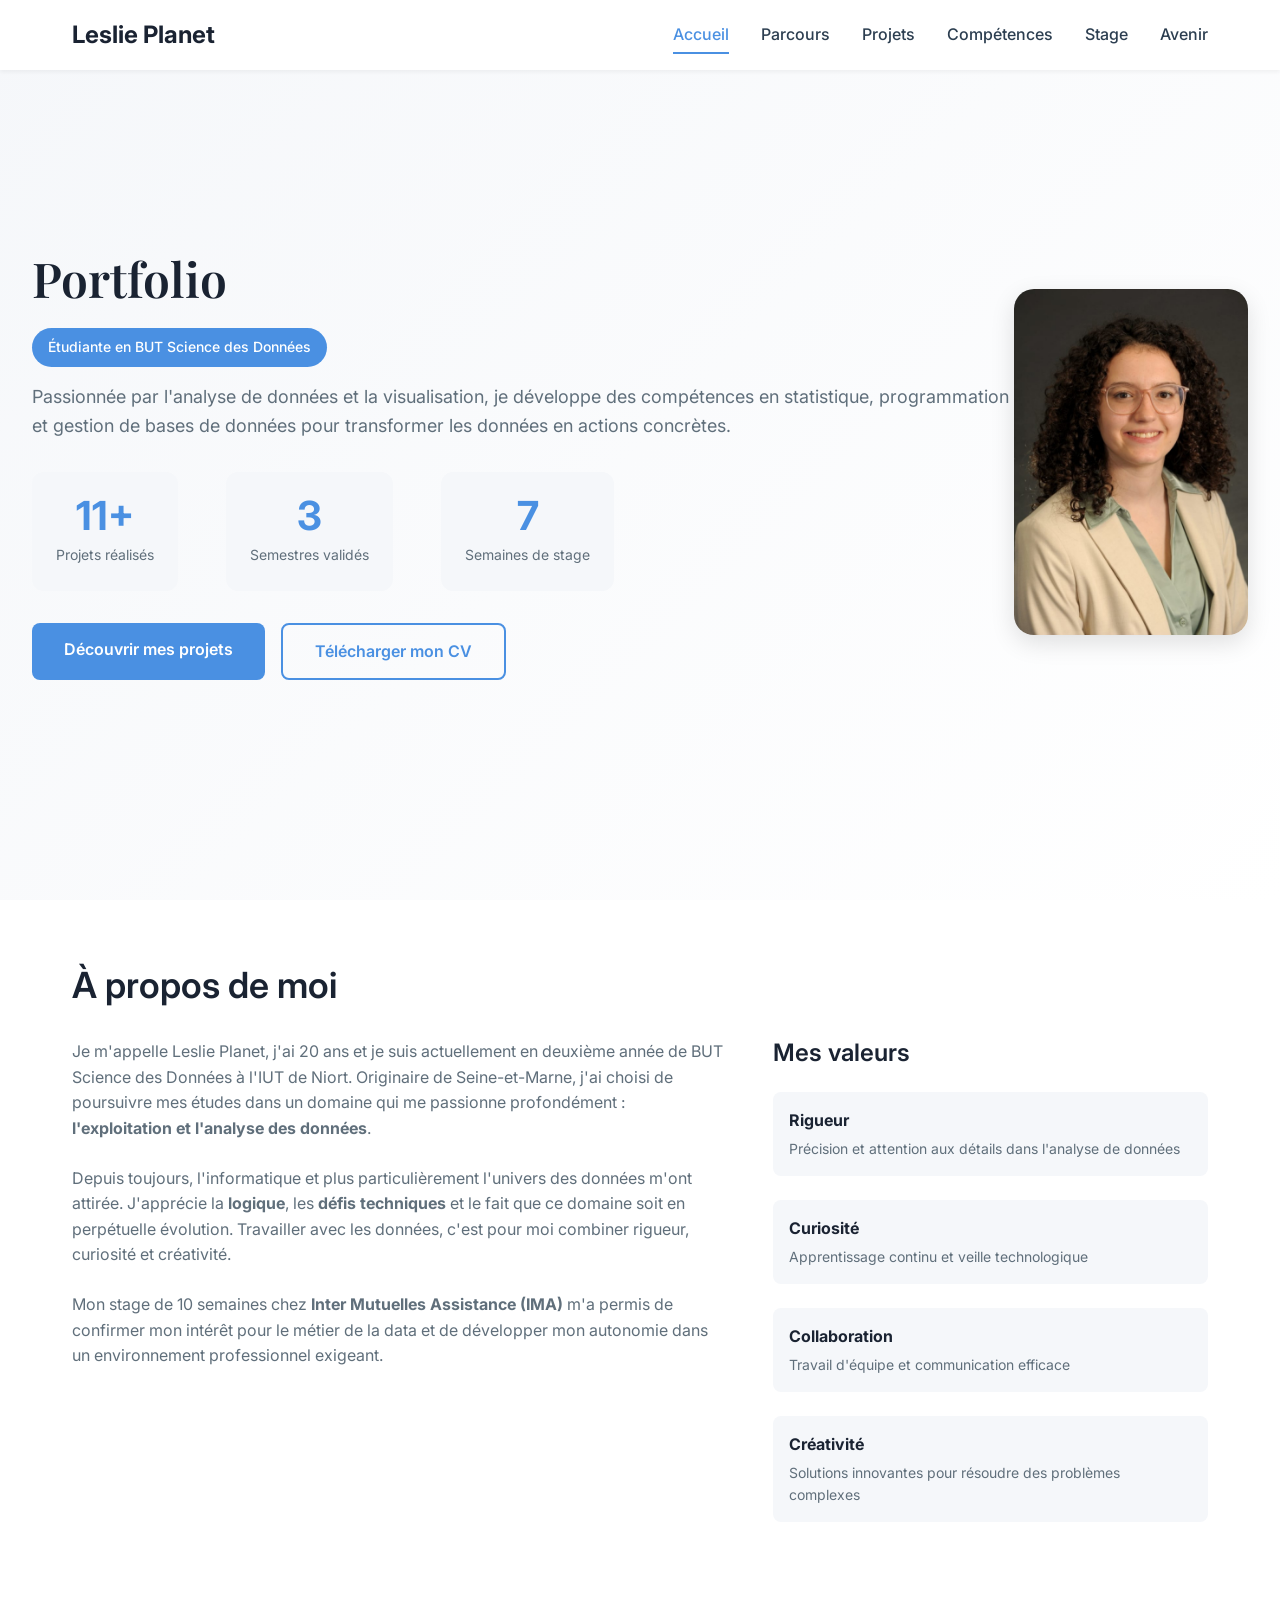
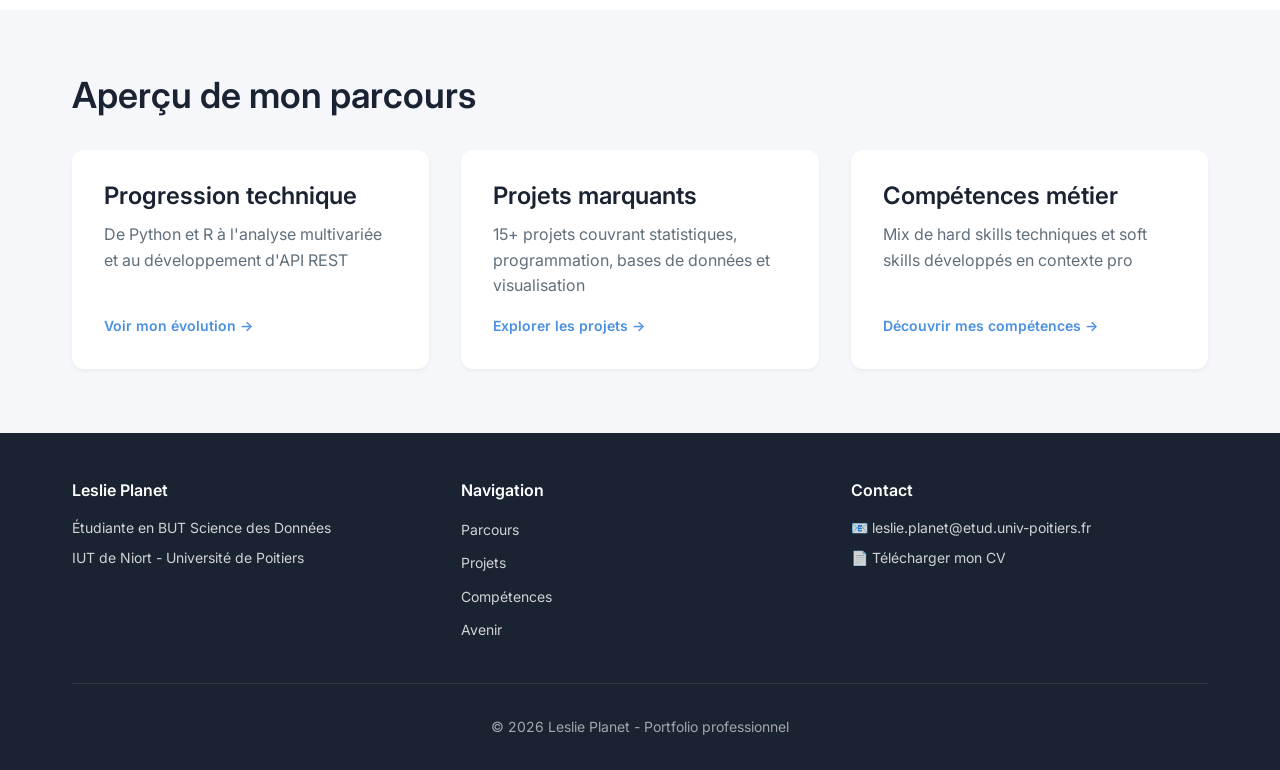
==== commit 775db0b4: "Add stage report page for Leslie Planet's internship at IMA - Created a new HTML file 'stage.html' d" ====
--- a/index.html
+++ b/index.html
@@ -15,6 +15,7 @@
                 <li><a href="parcours.html" class="nav-link">Parcours</a></li>
                 <li><a href="projets.html" class="nav-link">Projets</a></li>
                 <li><a href="competences.html" class="nav-link">Compétences</a></li>
+                <li><a href="stage.html" class="nav-link">Stage</a></li>
                 <li><a href="avenir.html" class="nav-link">Avenir</a></li>
             </ul>
         </div>
--- a/css/style.css
+++ b/css/style.css
@@ -1074,6 +1074,393 @@
 .projets-associes a::after {
     content: "";
     margin: 0 0.3rem;
+}
+
+/* Page Stage */
+.stage-overview {
+    padding: 4rem 0;
+}
+
+.overview-card {
+    background: var(--white);
+    padding: 2.5rem;
+    border-radius: 16px;
+    box-shadow: var(--shadow-md);
+    margin-bottom: 2rem;
+}
+
+.overview-card h2 {
+    color: var(--primary-dark);
+    margin-bottom: 1.5rem;
+}
+
+.ima-stats {
+    display: grid;
+    grid-template-columns: repeat(auto-fit, minmax(150px, 1fr));
+    gap: 2rem;
+    margin: 2rem 0;
+}
+
+.stat-item {
+    display: flex;
+    flex-direction: column;
+    align-items: center;
+    text-align: center;
+    padding: 1.5rem;
+    background: var(--light-bg);
+    border-radius: 12px;
+}
+
+.stat-number {
+    font-size: 2.5rem;
+    font-weight: 700;
+    color: var(--primary-blue);
+    line-height: 1;
+}
+
+.stat-label {
+    font-size: 0.875rem;
+    color: var(--text-light);
+    margin-top: 0.5rem;
+}
+
+.secteurs {
+    margin-top: 2rem;
+}
+
+.secteurs h3 {
+    margin-bottom: 1rem;
+}
+
+.secteurs ul {
+    list-style: none;
+    padding: 0;
+}
+
+.secteurs li {
+    padding: 0.75rem 0;
+    border-bottom: 1px solid var(--border-color);
+}
+
+.secteurs li:last-child {
+    border-bottom: none;
+}
+
+/* Système d'onglets */
+.missions-section {
+    padding: 4rem 0;
+    background: var(--light-bg);
+}
+
+.tabs-container {
+    background: var(--white);
+    border-radius: 16px;
+    box-shadow: var(--shadow-md);
+    overflow: hidden;
+}
+
+.tabs-nav {
+    display: flex;
+    background: var(--light-bg);
+    border-bottom: 2px solid var(--border-color);
+    overflow-x: auto;
+}
+
+.tab-btn {
+    flex: 1;
+    min-width: 150px;
+    padding: 1.25rem 1.5rem;
+    background: transparent;
+    border: none;
+    color: var(--text-dark);
+    font-size: 0.95rem;
+    font-weight: 500;
+    cursor: pointer;
+    transition: var(--transition);
+    white-space: nowrap;
+    position: relative;
+}
+
+.tab-btn:hover {
+    background: rgba(74, 144, 226, 0.1);
+}
+
+.tab-btn.active {
+    color: var(--primary-blue);
+    background: var(--white);
+}
+
+.tab-btn.active::after {
+    content: "";
+    position: absolute;
+    bottom: -2px;
+    left: 0;
+    right: 0;
+    height: 2px;
+    background: var(--primary-blue);
+}
+
+.tabs-content {
+    padding: 3rem;
+}
+
+.tab-pane {
+    display: none;
+}
+
+.tab-pane.active {
+    display: block;
+    animation: fadeIn 0.3s ease-in;
+}
+
+@keyframes fadeIn {
+    from {
+        opacity: 0;
+        transform: translateY(10px);
+    }
+    to {
+        opacity: 1;
+        transform: translateY(0);
+    }
+}
+
+.tab-pane h3 {
+    color: var(--primary-dark);
+    margin-bottom: 2rem;
+    font-size: 1.75rem;
+}
+
+/* Mission items */
+.mission-item {
+    background: var(--light-bg);
+    padding: 2rem;
+    border-radius: 12px;
+    margin-bottom: 2rem;
+    border-left: 4px solid var(--primary-blue);
+}
+
+.mission-item.highlighted {
+    background: linear-gradient(135deg, rgba(74, 144, 226, 0.05) 0%, rgba(53, 122, 189, 0.05) 100%);
+    border-left: 4px solid var(--primary-blue);
+    box-shadow: var(--shadow-sm);
+}
+
+.mission-item h4 {
+    color: var(--primary-blue);
+    margin-bottom: 1rem;
+    font-size: 1.25rem;
+}
+
+.mission-item h5 {
+    color: var(--text-dark);
+    margin-top: 1.5rem;
+    margin-bottom: 0.75rem;
+    font-size: 1.1rem;
+}
+
+.mission-item ul {
+    margin-left: 1.5rem;
+    color: var(--text-dark);
+}
+
+.mission-item li {
+    margin-bottom: 0.5rem;
+    line-height: 1.6;
+}
+
+.context, .challenge, .achievement, .learning, .insight, .contribution, .note {
+    display: block;
+    padding: 1rem 1.5rem;
+    border-radius: 8px;
+    margin: 1rem 0;
+    font-style: italic;
+}
+
+.context {
+    background: rgba(74, 144, 226, 0.1);
+    border-left: 3px solid var(--primary-blue);
+}
+
+.challenge {
+    background: rgba(231, 76, 60, 0.1);
+    border-left: 3px solid #e74c3c;
+}
+
+.achievement {
+    background: rgba(46, 204, 113, 0.1);
+    border-left: 3px solid #2ecc71;
+}
+
+.learning {
+    background: rgba(155, 89, 182, 0.1);
+    border-left: 3px solid #9b59b6;
+}
+
+.insight {
+    background: rgba(243, 156, 18, 0.1);
+    border-left: 3px solid #f39c12;
+}
+
+.contribution {
+    background: rgba(52, 152, 219, 0.1);
+    border-left: 3px solid #3498db;
+}
+
+.note {
+    background: rgba(149, 165, 166, 0.1);
+    border-left: 3px solid #95a5a6;
+    font-style: normal;
+    font-size: 0.9rem;
+}
+
+/* Compétences grid */
+.competences-grid {
+    display: grid;
+    grid-template-columns: repeat(auto-fit, minmax(280px, 1fr));
+    gap: 2rem;
+    margin-bottom: 3rem;
+}
+
+.competence-category {
+    background: var(--light-bg);
+    padding: 2rem;
+    border-radius: 12px;
+}
+
+.competence-category h4 {
+    color: var(--primary-blue);
+    margin-bottom: 1rem;
+}
+
+.competence-category ul {
+    list-style: none;
+    padding: 0;
+}
+
+.competence-category li {
+    padding: 0.5rem 0;
+    padding-left: 1.5rem;
+    position: relative;
+}
+
+.competence-category li::before {
+    content: "✓";
+    position: absolute;
+    left: 0;
+    color: var(--primary-blue);
+    font-weight: bold;
+}
+
+.competences-but {
+    background: linear-gradient(135deg, rgba(74, 144, 226, 0.1) 0%, rgba(53, 122, 189, 0.1) 100%);
+    padding: 2rem;
+    border-radius: 12px;
+    border: 2px solid var(--primary-blue);
+}
+
+.competences-but h4 {
+    color: var(--primary-dark);
+    margin-bottom: 1.5rem;
+}
+
+.but-mapping {
+    display: grid;
+    grid-template-columns: repeat(auto-fit, minmax(250px, 1fr));
+    gap: 1.5rem;
+}
+
+.but-item {
+    background: var(--white);
+    padding: 1.5rem;
+    border-radius: 8px;
+}
+
+.but-badge {
+    display: inline-block;
+    background: var(--primary-blue);
+    color: var(--white);
+    padding: 0.4rem 0.8rem;
+    border-radius: 50px;
+    font-size: 0.75rem;
+    font-weight: 600;
+    margin-bottom: 0.75rem;
+}
+
+/* Bilan sections */
+.bilan-section {
+    margin-bottom: 3rem;
+}
+
+.bilan-section h4 {
+    color: var(--primary-dark);
+    margin-bottom: 1.5rem;
+    font-size: 1.5rem;
+}
+
+.bilan-section ul {
+    margin-left: 1.5rem;
+}
+
+.bilan-section li {
+    margin-bottom: 0.75rem;
+    line-height: 1.6;
+}
+
+.bilan-section.warning {
+    background: rgba(243, 156, 18, 0.05);
+    padding: 2rem;
+    border-radius: 12px;
+    border-left: 4px solid #f39c12;
+}
+
+.bilan-section.positive {
+    background: rgba(46, 204, 113, 0.05);
+    padding: 2rem;
+    border-radius: 12px;
+    border-left: 4px solid #2ecc71;
+}
+
+.bilan-section.conclusion {
+    background: linear-gradient(135deg, rgba(74, 144, 226, 0.1) 0%, rgba(155, 89, 182, 0.1) 100%);
+    padding: 2.5rem;
+    border-radius: 12px;
+    border: 2px solid var(--primary-blue);
+}
+
+.improvement-item {
+    background: var(--white);
+    padding: 1.5rem;
+    border-radius: 8px;
+    margin-bottom: 1.5rem;
+}
+
+.improvement-item h5 {
+    color: var(--primary-blue);
+    margin-bottom: 0.75rem;
+}
+
+.action-taken {
+    color: #2ecc71;
+    font-weight: 500;
+    margin-top: 0.5rem;
+}
+
+.result {
+    color: var(--text-dark);
+    font-style: italic;
+    margin-top: 0.5rem;
+}
+
+blockquote {
+    border-left: 4px solid var(--primary-blue);
+    padding-left: 1.5rem;
+    margin: 1.5rem 0;
+    font-style: italic;
+    color: var(--text-dark);
+}
+
+blockquote p {
+    margin: 0.5rem 0;
 }
 
 /* Vision Section */
@@ -1781,6 +2168,43 @@
         padding-left: 1.5rem;
         font-size: 0.9rem;
     }
+    
+    /* Page Stage responsive */
+    .tabs-nav {
+        flex-wrap: wrap;
+    }
+    
+    .tab-btn {
+        min-width: 120px;
+        font-size: 0.85rem;
+        padding: 1rem;
+    }
+    
+    .tabs-content {
+        padding: 2rem 1.5rem;
+    }
+    
+    .ima-stats {
+        grid-template-columns: repeat(2, 1fr);
+        gap: 1rem;
+    }
+    
+    .stat-number {
+        font-size: 2rem;
+    }
+    
+    .mission-item {
+        padding: 1.5rem;
+    }
+    
+    .competences-grid {
+        grid-template-columns: 1fr;
+        gap: 1.5rem;
+    }
+    
+    .but-mapping {
+        grid-template-columns: 1fr;
+    }
 }
 
 @media (max-width: 480px) {
@@ -1875,4 +2299,39 @@
         padding: 0.75rem 1rem;
         font-size: 0.85rem;
     }
-}
+    
+    /* Page Stage mobile */
+    .tab-btn {
+        min-width: 100px;
+        font-size: 0.75rem;
+        padding: 0.75rem 0.5rem;
+    }
+    
+    .tabs-content {
+        padding: 1.5rem 1rem;
+    }
+    
+    .tab-pane h3 {
+        font-size: 1.5rem;
+    }
+    
+    .ima-stats {
+        grid-template-columns: 1fr;
+    }
+    
+    .stat-number {
+        font-size: 1.75rem;
+    }
+    
+    .overview-card {
+        padding: 1.5rem;
+    }
+    
+    .mission-item {
+        padding: 1rem;
+    }
+    
+    .mission-item h4 {
+        font-size: 1.1rem;
+    }
+}
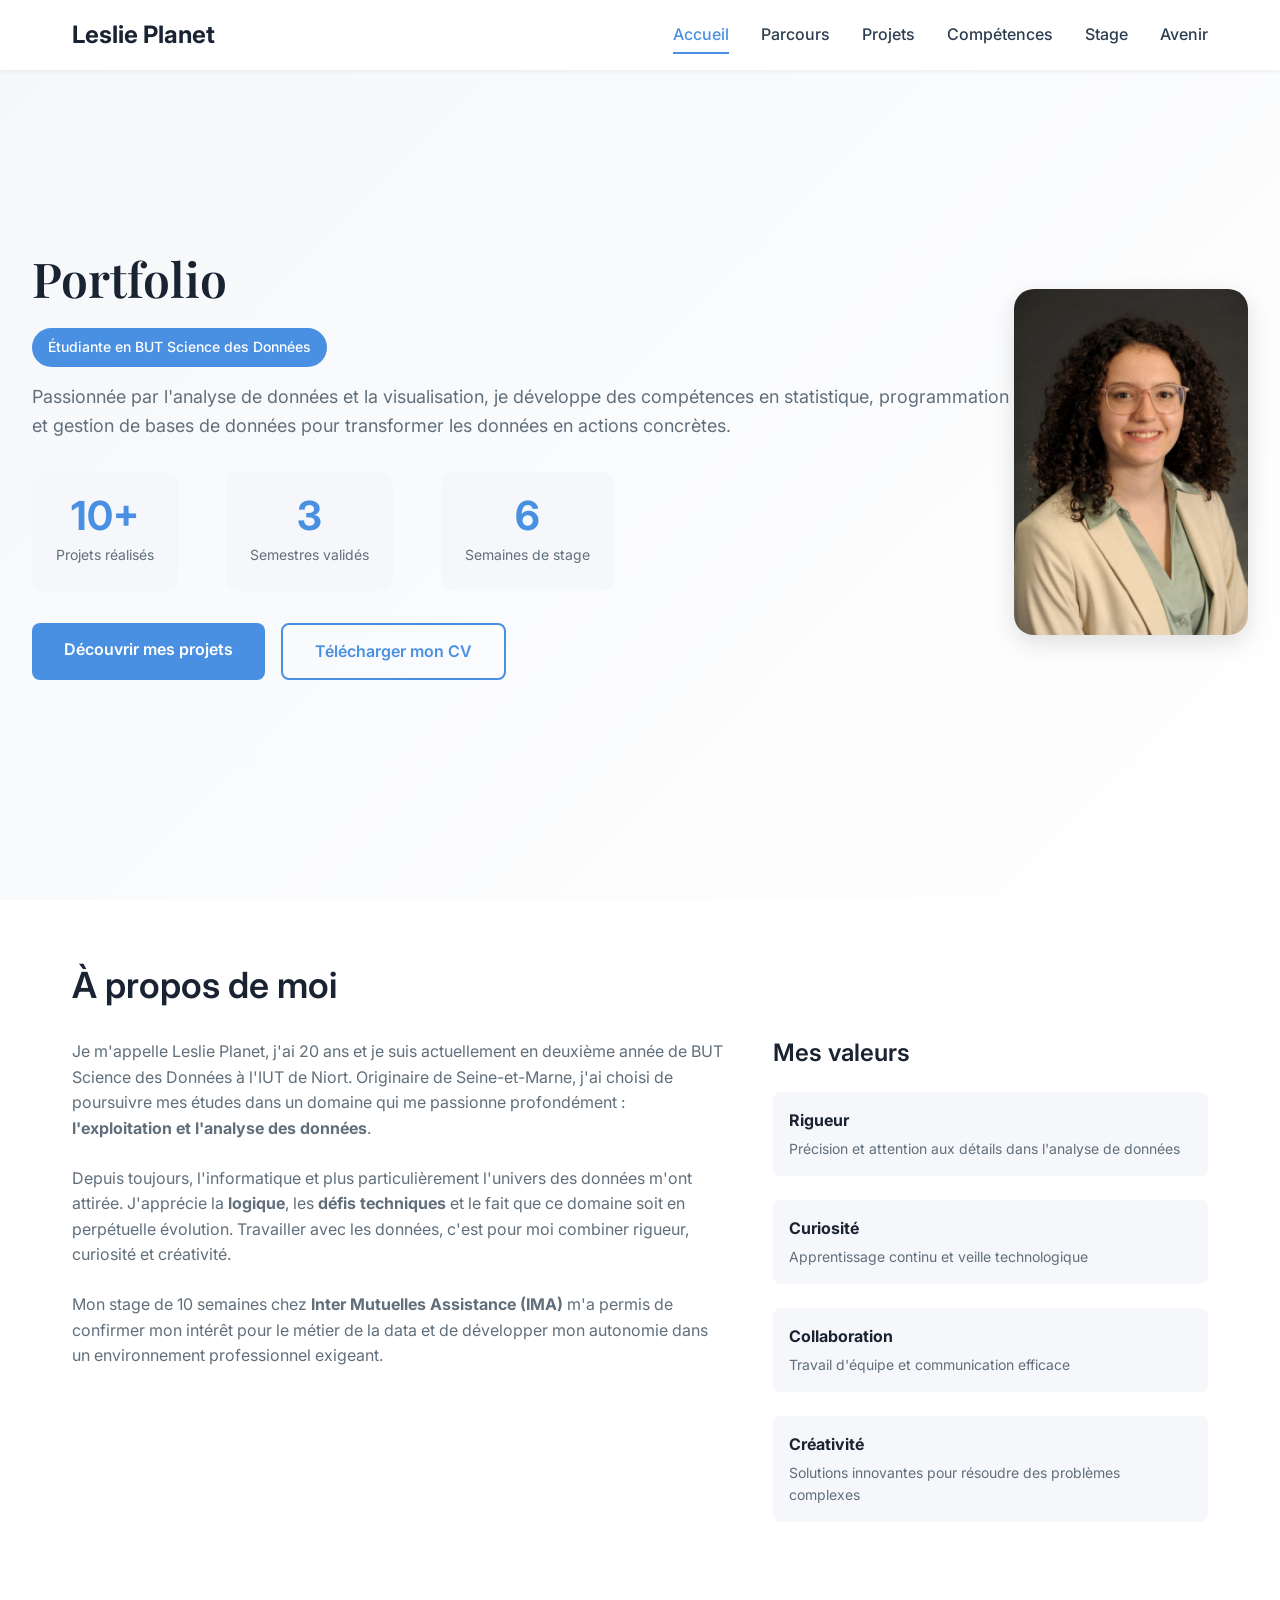
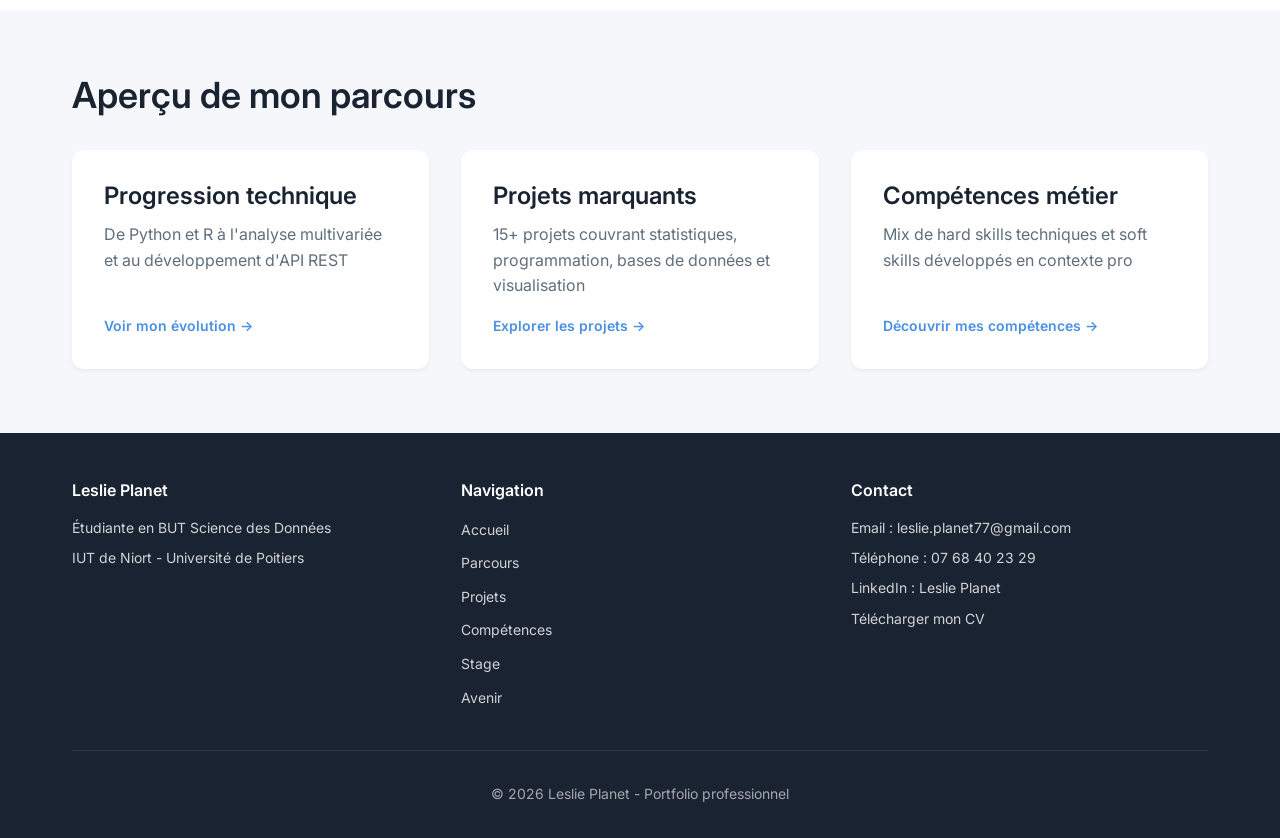
==== commit 1791cc66: "feat: Update contact information and add navigation links across multiple pages" ====
--- a/index.html
+++ b/index.html
@@ -144,16 +144,20 @@
                 <div class="footer-section">
                     <h4>Navigation</h4>
                     <ul>
+                        <li><a href="index.html">Accueil</a></li>
                         <li><a href="parcours.html">Parcours</a></li>
                         <li><a href="projets.html">Projets</a></li>
                         <li><a href="competences.html">Compétences</a></li>
+                        <li><a href="stage.html">Stage</a></li>
                         <li><a href="avenir.html">Avenir</a></li>
                     </ul>
                 </div>
                 <div class="footer-section">
                     <h4>Contact</h4>
-                    <p>📧 leslie.planet@etud.univ-poitiers.fr</p>
-                    <p>📄 <a href="docs/cv4-LesliePlanet.pdf" target="_blank">Télécharger mon CV</a></p>
+                    <p>Email : leslie.planet77@gmail.com</p>
+                    <p>Téléphone : 07 68 40 23 29</p>
+                    <p>LinkedIn : Leslie Planet</p>
+                    <p><a href="docs/cv4-LesliePlanet.pdf" target="_blank">Télécharger mon CV</a></p>
                 </div>
             </div>
             <div class="footer-bottom">
--- a/css/style.css
+++ b/css/style.css
@@ -1987,6 +1987,8 @@
     padding: 1.5rem;
     border-radius: 8px;
     margin-top: 1rem;
+    list-style: none;
+    margin-left: 0;
 }
 
 .challenges-list li {
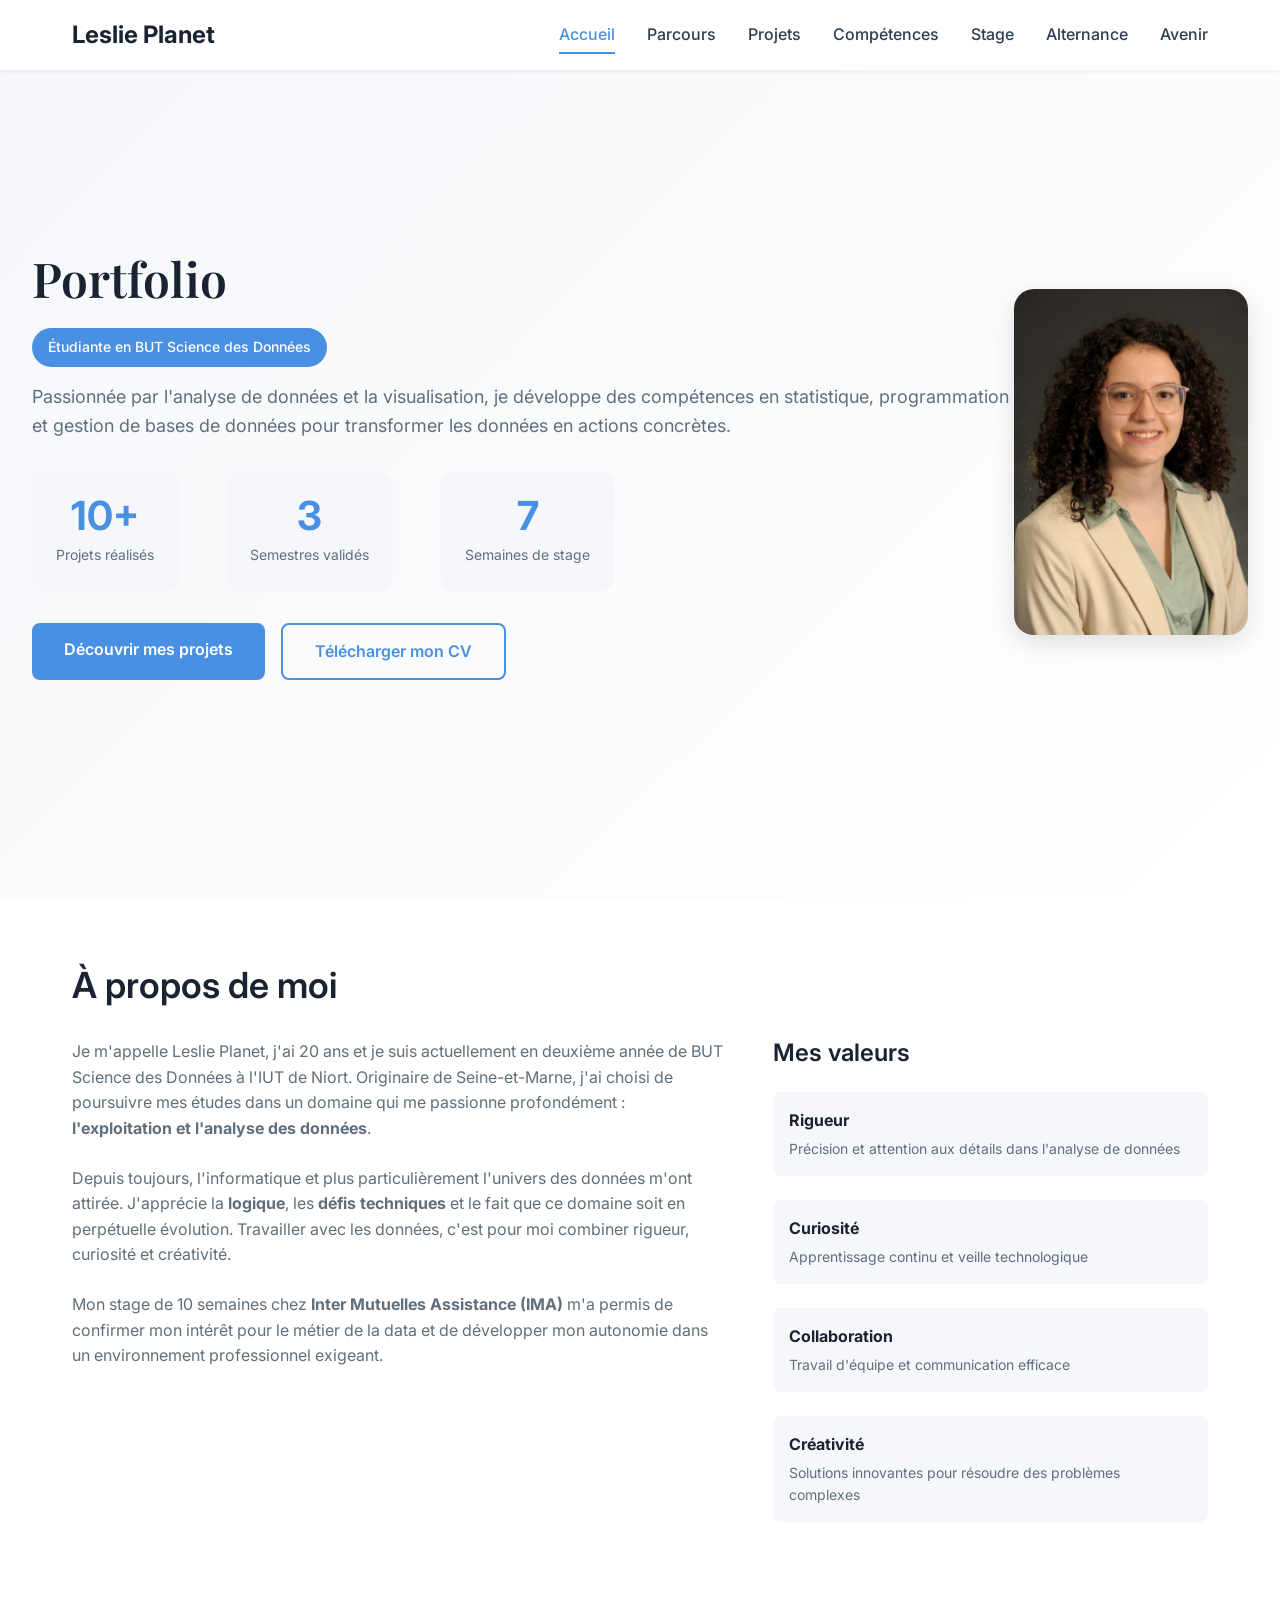
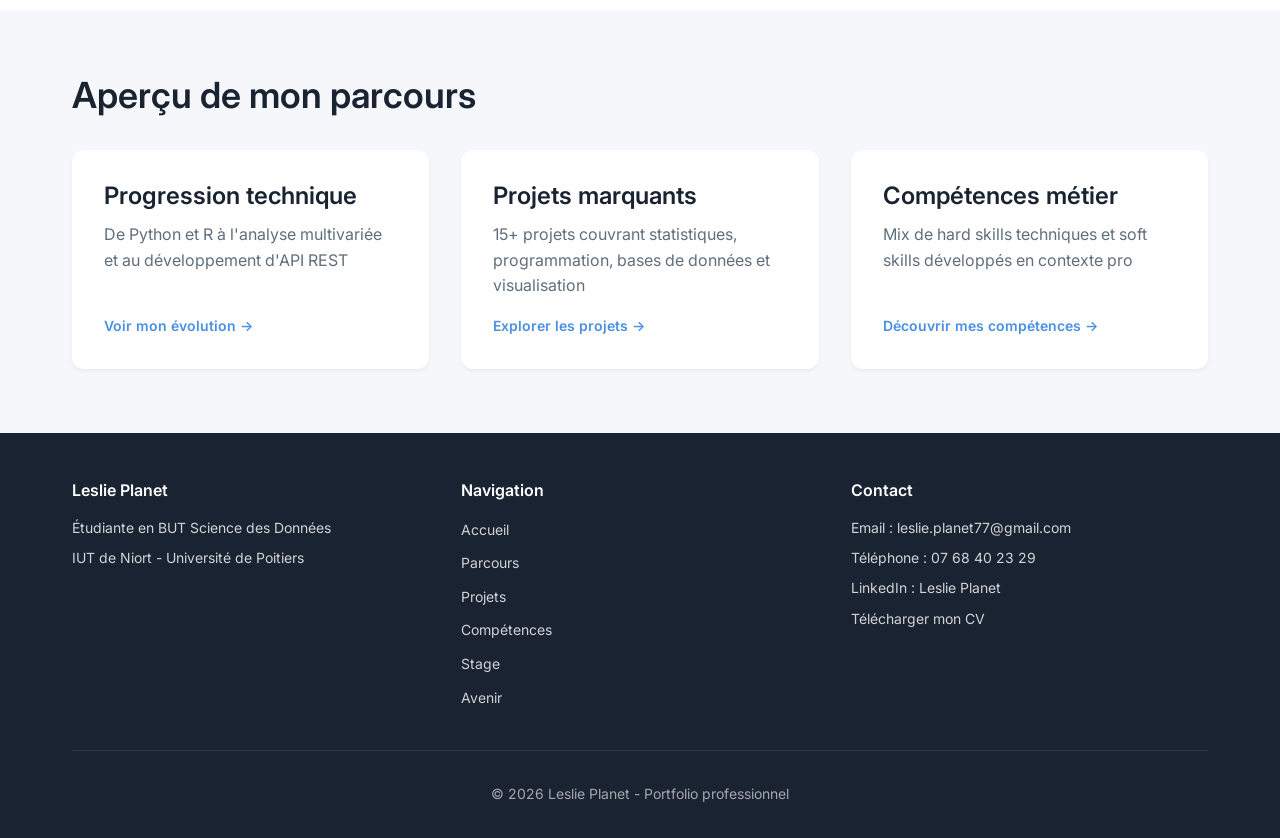
==== commit d826988b: "Add new page for alternance experience detailing contributions and learnings" ====
--- a/index.html
+++ b/index.html
@@ -16,6 +16,7 @@
                 <li><a href="projets.html" class="nav-link">Projets</a></li>
                 <li><a href="competences.html" class="nav-link">Compétences</a></li>
                 <li><a href="stage.html" class="nav-link">Stage</a></li>
+                <li><a href="alternance.html" class="nav-link">Alternance</a></li>
                 <li><a href="avenir.html" class="nav-link">Avenir</a></li>
             </ul>
         </div>
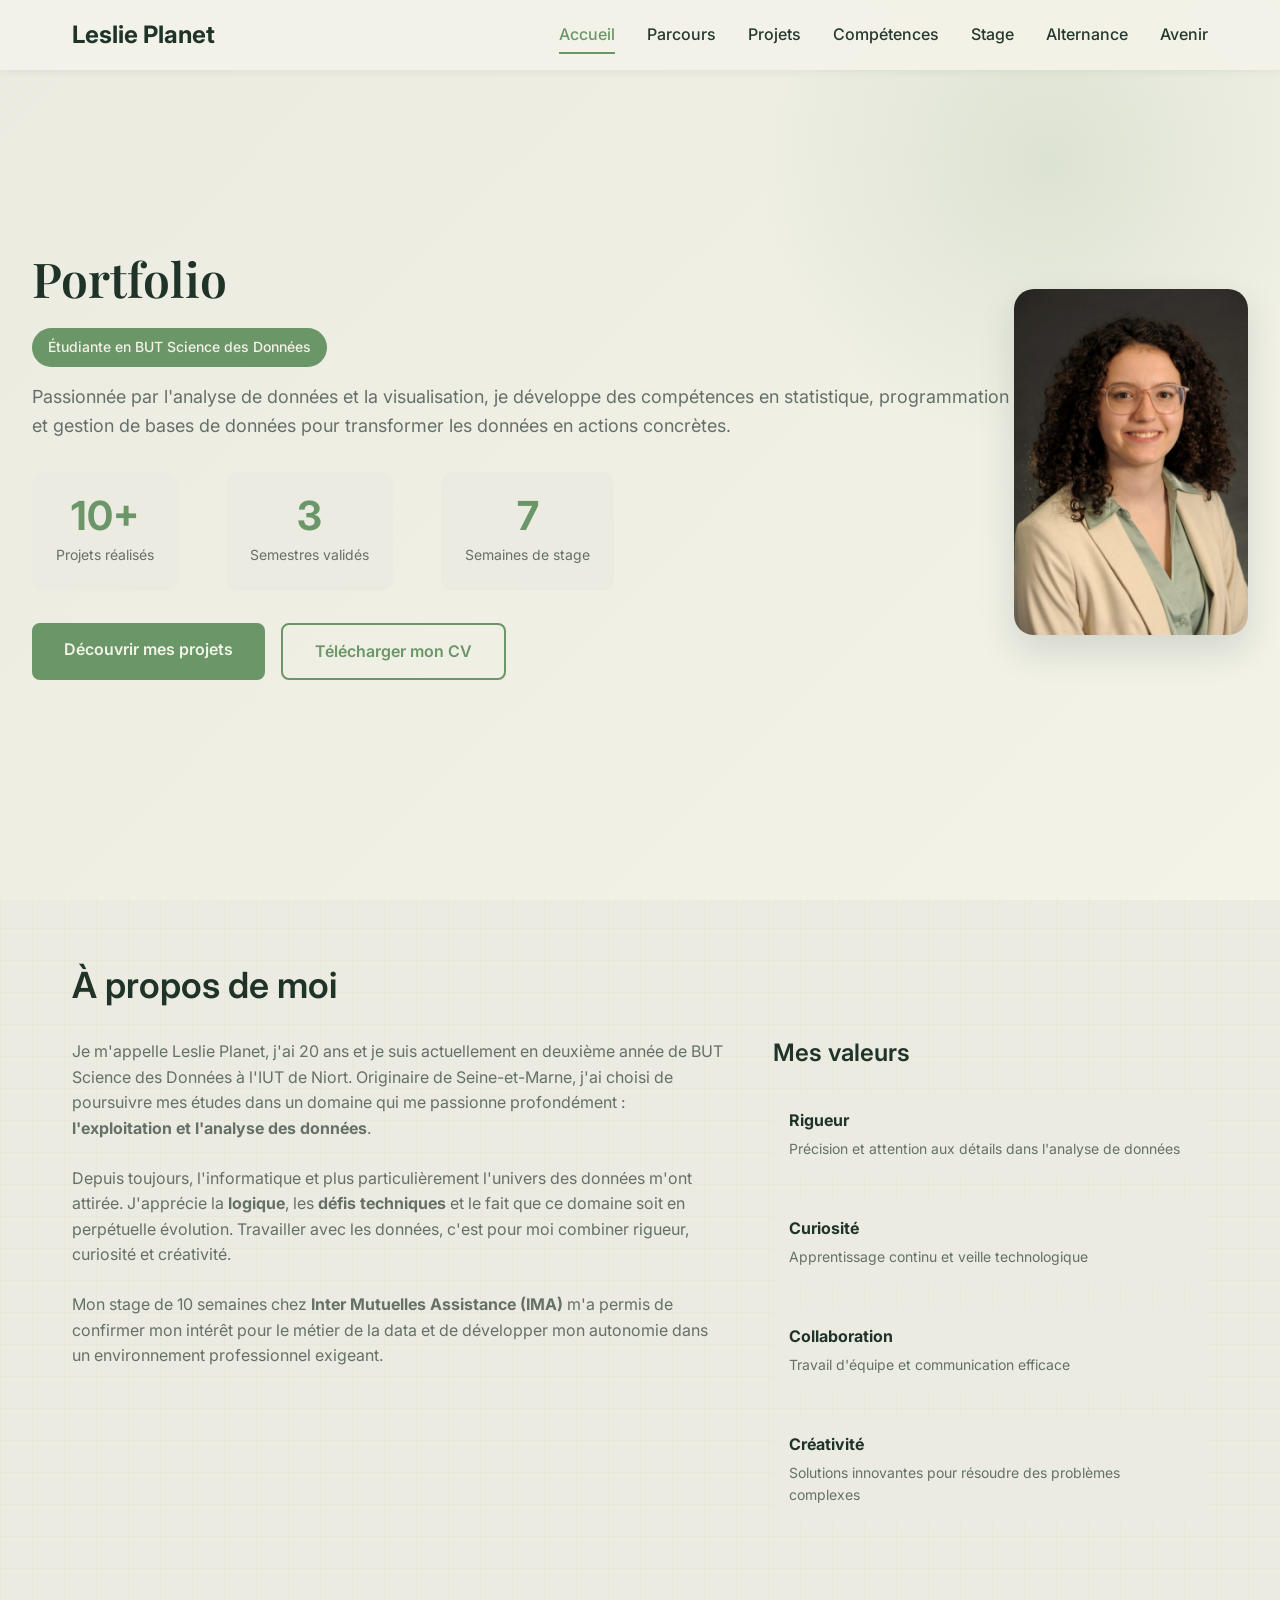
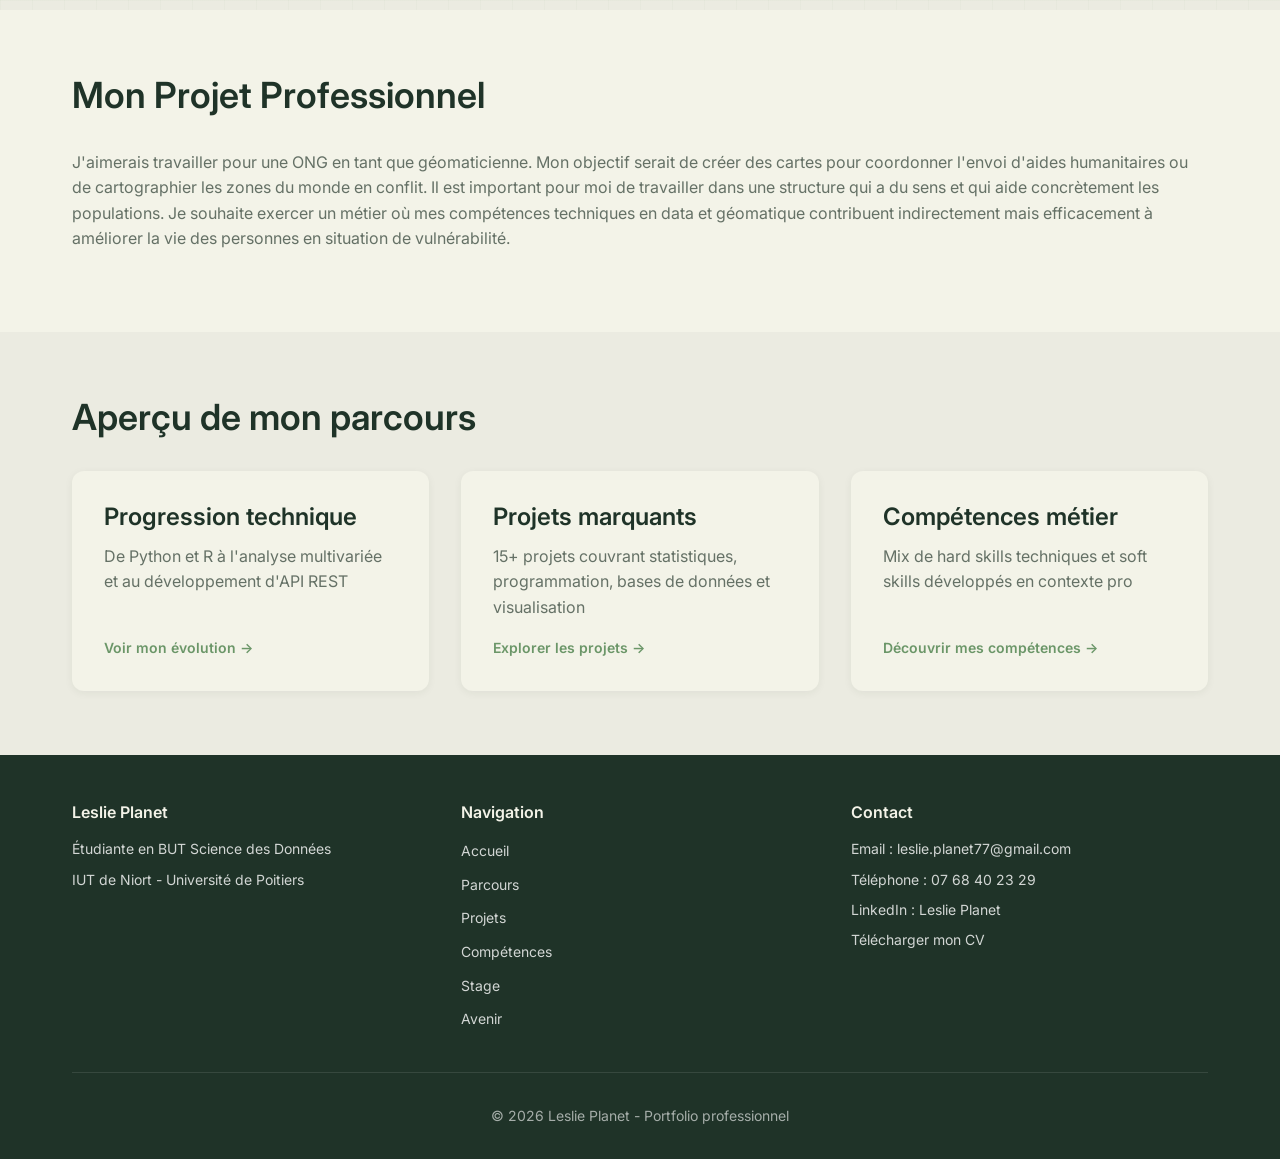
==== commit e13f98d0: "feat: update educational section and add professional project description" ====
--- a/index.html
+++ b/index.html
@@ -111,6 +111,22 @@
         </div>
     </section>
 
+    <section class="cesure-section">
+        <div class="container">
+            <h2>Mon Projet Professionnel</h2>
+            <div class="projet-content">
+                <p>
+                    J'aimerais travailler pour une ONG en tant que géomaticienne. Mon objectif serait de créer 
+                    des cartes pour coordonner l'envoi d'aides humanitaires ou de cartographier les zones du monde 
+                    en conflit. Il est important pour moi de travailler dans une structure qui a du sens et qui aide 
+                    concrètement les populations. Je souhaite exercer un métier où mes compétences techniques en data 
+                    et géomatique contribuent indirectement mais efficacement à améliorer la vie des personnes en 
+                    situation de vulnérabilité.
+                </p>
+            </div>
+        </div>
+    </section>
+
     <section class="highlights-section">
         <div class="container">
             <h2>Aperçu de mon parcours</h2>
--- a/css/style.css
+++ b/css/style.css
@@ -1,29 +1,33 @@
 @import url('https://fonts.googleapis.com/css2?family=Inter:wght@300;400;500;600;700&family=Playfair+Display:wght@700&display=swap');
 
-/* Variables CSS */
+/* Palette naturelle & numérique */
 :root {
-    --primary-dark: #1a2332;
-    --primary-blue: #4a90e2;
-    --secondary-blue: #357abd;
-    --light-bg: #f5f7fa;
-    --text-dark: #2c3e50;
-    --text-light: #606f7b;
-    --white: #ffffff;
-    --border-color: #e1e8ed;
-    --shadow-sm: 0 2px 4px rgba(0,0,0,0.05);
-    --shadow-md: 0 4px 12px rgba(0,0,0,0.08);
-    --shadow-lg: 0 8px 24px rgba(0,0,0,0.12);
+    --primary-dark: #1f3328;
+    --primary-blue: #6B9668;
+    --secondary-blue: #4F7550;
+    --light-bg: #EBEBE1;
+    --surface-bg: #F3F3E8;
+    --text-dark: #26382D;
+    --text-light: #657166;
+    --white: #F3F3E8;
+    --border-color: #CDD0C2;
+    --accent-green: #6B9668;
+    --accent-earth: #9A8867;
+    --accent-moss: #7DA078;
+    --shadow-sm: 0 2px 8px rgba(31, 51, 40, 0.06);
+    --shadow-md: 0 8px 20px rgba(31, 51, 40, 0.10);
+    --shadow-lg: 0 16px 36px rgba(31, 51, 40, 0.14);
     --transition: all 0.3s ease;
     
     /* Couleurs des compétences */
-    --comp-1-primary: #4a90e2;
-    --comp-1-secondary: #357abd;
-    --comp-2-primary: #27ae60;
-    --comp-2-secondary: #1e8449;
-    --comp-3-primary: #f39c12;
-    --comp-3-secondary: #d68910;
-    --comp-4-primary: #9b59b6;
-    --comp-4-secondary: #7d3c98;
+    --comp-1-primary: #6B9668;
+    --comp-1-secondary: #4F7550;
+    --comp-2-primary: #7DA078;
+    --comp-2-secondary: #5E7E5E;
+    --comp-3-primary: #9A8867;
+    --comp-3-secondary: #7D6E52;
+    --comp-4-primary: #88977E;
+    --comp-4-secondary: #637159;
 }
 
 /* Reset & Base */
@@ -35,7 +39,11 @@
 
 body {
     font-family: 'Inter', sans-serif;
-    background-color: var(--white);
+    background-color: var(--light-bg);
+    background-image:
+        linear-gradient(rgba(107, 150, 104, 0.035) 1px, transparent 1px),
+        linear-gradient(90deg, rgba(107, 150, 104, 0.035) 1px, transparent 1px);
+    background-size: 32px 32px;
     color: var(--text-dark);
     line-height: 1.6;
     font-size: 16px;
@@ -89,7 +97,8 @@
     top: 0;
     left: 0;
     right: 0;
-    background: var(--white);
+    background: rgba(243, 243, 232, 0.94);
+    backdrop-filter: blur(14px);
     box-shadow: var(--shadow-sm);
     z-index: 1000;
     padding: 1rem 0;
@@ -136,7 +145,9 @@
     display: flex;
     align-items: center;
     padding: 6rem 2rem 4rem;
-    background: linear-gradient(135deg, var(--light-bg) 0%, var(--white) 100%);
+    background:
+        radial-gradient(circle at 82% 18%, rgba(107, 150, 104, 0.14), transparent 18rem),
+        linear-gradient(135deg, var(--light-bg) 0%, var(--surface-bg) 100%);
 }
 
 .hero .container {
@@ -242,7 +253,8 @@
 /* Page Header */
 .page-header {
     padding: 8rem 0 3rem;
-    background: linear-gradient(135deg, var(--primary-dark) 0%, var(--text-dark) 100%);
+    background:
+        linear-gradient(135deg, var(--primary-dark) 0%, #354C3D 100%);
     color: var(--white);
     text-align: center;
 }
@@ -322,7 +334,7 @@
 
 .highlight-card {
     padding: 2rem;
-    background: var(--white);
+    background: var(--surface-bg);
     border-radius: 12px;
     box-shadow: var(--shadow-sm);
     transition: var(--transition);
@@ -386,7 +398,7 @@
 
 .formation-timeline-item.highlighted .formation-timeline-content {
     border: 2px solid var(--primary-blue);
-    box-shadow: 0 8px 20px rgba(74, 144, 226, 0.15);
+    box-shadow: 0 8px 20px rgba(107, 150, 104, 0.16);
 }
 
 .formation-timeline-marker {
@@ -401,7 +413,7 @@
     align-items: center;
     justify-content: center;
     border: 4px solid var(--white);
-    box-shadow: 0 4px 12px rgba(74, 144, 226, 0.3);
+    box-shadow: 0 4px 12px rgba(107, 150, 104, 0.30);
     z-index: 2;
 }
 
@@ -412,7 +424,7 @@
 }
 
 .formation-timeline-content {
-    background: var(--white);
+    background: var(--surface-bg);
     padding: 2.5rem;
     border-radius: 12px;
     box-shadow: var(--shadow-sm);
@@ -493,7 +505,7 @@
 }
 
 .engagement-card {
-    background: var(--white);
+    background: var(--surface-bg);
     padding: 2.5rem;
     border-radius: 12px;
     box-shadow: var(--shadow-md);
@@ -610,7 +622,7 @@
 }
 
 .timeline-content {
-    background: var(--white);
+    background: var(--surface-bg);
     padding: 2rem;
     border-radius: 12px;
     box-shadow: var(--shadow-sm);
@@ -779,7 +791,7 @@
 }
 
 .project-card {
-    background: var(--white);
+    background: var(--surface-bg);
     border-radius: 12px;
     box-shadow: var(--shadow-sm);
     overflow: hidden;
@@ -875,7 +887,7 @@
 }
 
 .competence-card {
-    background: var(--white);
+    background: var(--surface-bg);
     border-radius: 16px;
     box-shadow: var(--shadow-md);
     margin-bottom: 3rem;
@@ -1182,7 +1194,7 @@
 }
 
 .tab-btn:hover {
-    background: rgba(74, 144, 226, 0.1);
+    background: rgba(107, 150, 104, 0.1);
 }
 
 .tab-btn.active {
@@ -1240,7 +1252,7 @@
 }
 
 .mission-item.highlighted {
-    background: linear-gradient(135deg, rgba(74, 144, 226, 0.05) 0%, rgba(53, 122, 189, 0.05) 100%);
+    background: linear-gradient(135deg, rgba(107, 150, 104, 0.07) 0%, rgba(79, 117, 80, 0.07) 100%);
     border-left: 4px solid var(--primary-blue);
     box-shadow: var(--shadow-sm);
 }
@@ -1277,7 +1289,7 @@
 }
 
 .context {
-    background: rgba(74, 144, 226, 0.1);
+    background: rgba(107, 150, 104, 0.1);
     border-left: 3px solid var(--primary-blue);
 }
 
@@ -1316,9 +1328,15 @@
 /* Compétences grid */
 .competences-grid {
     display: grid;
-    grid-template-columns: repeat(auto-fit, minmax(280px, 1fr));
+    grid-template-columns: repeat(2, 1fr);
     gap: 2rem;
     margin-bottom: 3rem;
+}
+
+@media (max-width: 900px) {
+    .competences-grid {
+        grid-template-columns: 1fr;
+    }
 }
 
 .competence-category {
@@ -1352,10 +1370,59 @@
 }
 
 .competences-but {
-    background: linear-gradient(135deg, rgba(74, 144, 226, 0.1) 0%, rgba(53, 122, 189, 0.1) 100%);
+    background: linear-gradient(135deg, rgba(107, 150, 104, 0.1) 0%, rgba(79, 117, 80, 0.1) 100%);
     padding: 2rem;
     border-radius: 12px;
     border: 2px solid var(--primary-blue);
+}
+
+/* Mise en forme des compétences BUT : grille 2 colonnes */
+.but-mapping {
+    display: grid;
+    grid-template-columns: repeat(2, 1fr);
+    gap: 1rem;
+    align-items: start;
+}
+
+.but-item {
+    background: var(--white);
+    border: 1px solid var(--border-color);
+    padding: 1rem;
+    border-radius: 8px;
+}
+
+.but-badge {
+    display: inline-block;
+    background: var(--primary-blue);
+    color: var(--white);
+    padding: 0.25rem 0.5rem;
+    border-radius: 6px;
+    font-weight: 600;
+    margin-bottom: 0.5rem;
+}
+
+@media (max-width: 900px) {
+    .but-mapping {
+        grid-template-columns: 1fr;
+    }
+}
+
+/* Sélecteur plus spécifique pour forcer l'application dans l'onglet Compétences */
+.tab-pane#competences .competences-but .but-mapping {
+    display: grid;
+    grid-template-columns: repeat(2, 1fr);
+    gap: 1rem;
+}
+
+.tab-pane#competences .competences-but .but-item {
+    display: block;
+    width: 100%;
+}
+
+@media (max-width: 900px) {
+    .tab-pane#competences .competences-but .but-mapping {
+        grid-template-columns: 1fr;
+    }
 }
 
 .competences-but h4 {
@@ -1421,7 +1488,7 @@
 }
 
 .bilan-section.conclusion {
-    background: linear-gradient(135deg, rgba(74, 144, 226, 0.1) 0%, rgba(155, 89, 182, 0.1) 100%);
+    background: linear-gradient(135deg, rgba(107, 150, 104, 0.1) 0%, rgba(154, 136, 103, 0.1) 100%);
     padding: 2.5rem;
     border-radius: 12px;
     border: 2px solid var(--primary-blue);
@@ -2043,7 +2110,7 @@
 
 .project-card:hover {
     transform: translateY(-8px);
-    box-shadow: 0 12px 24px rgba(74, 144, 226, 0.2);
+    box-shadow: 0 12px 24px rgba(107, 150, 104, 0.20);
 }
 
 /* Responsive */
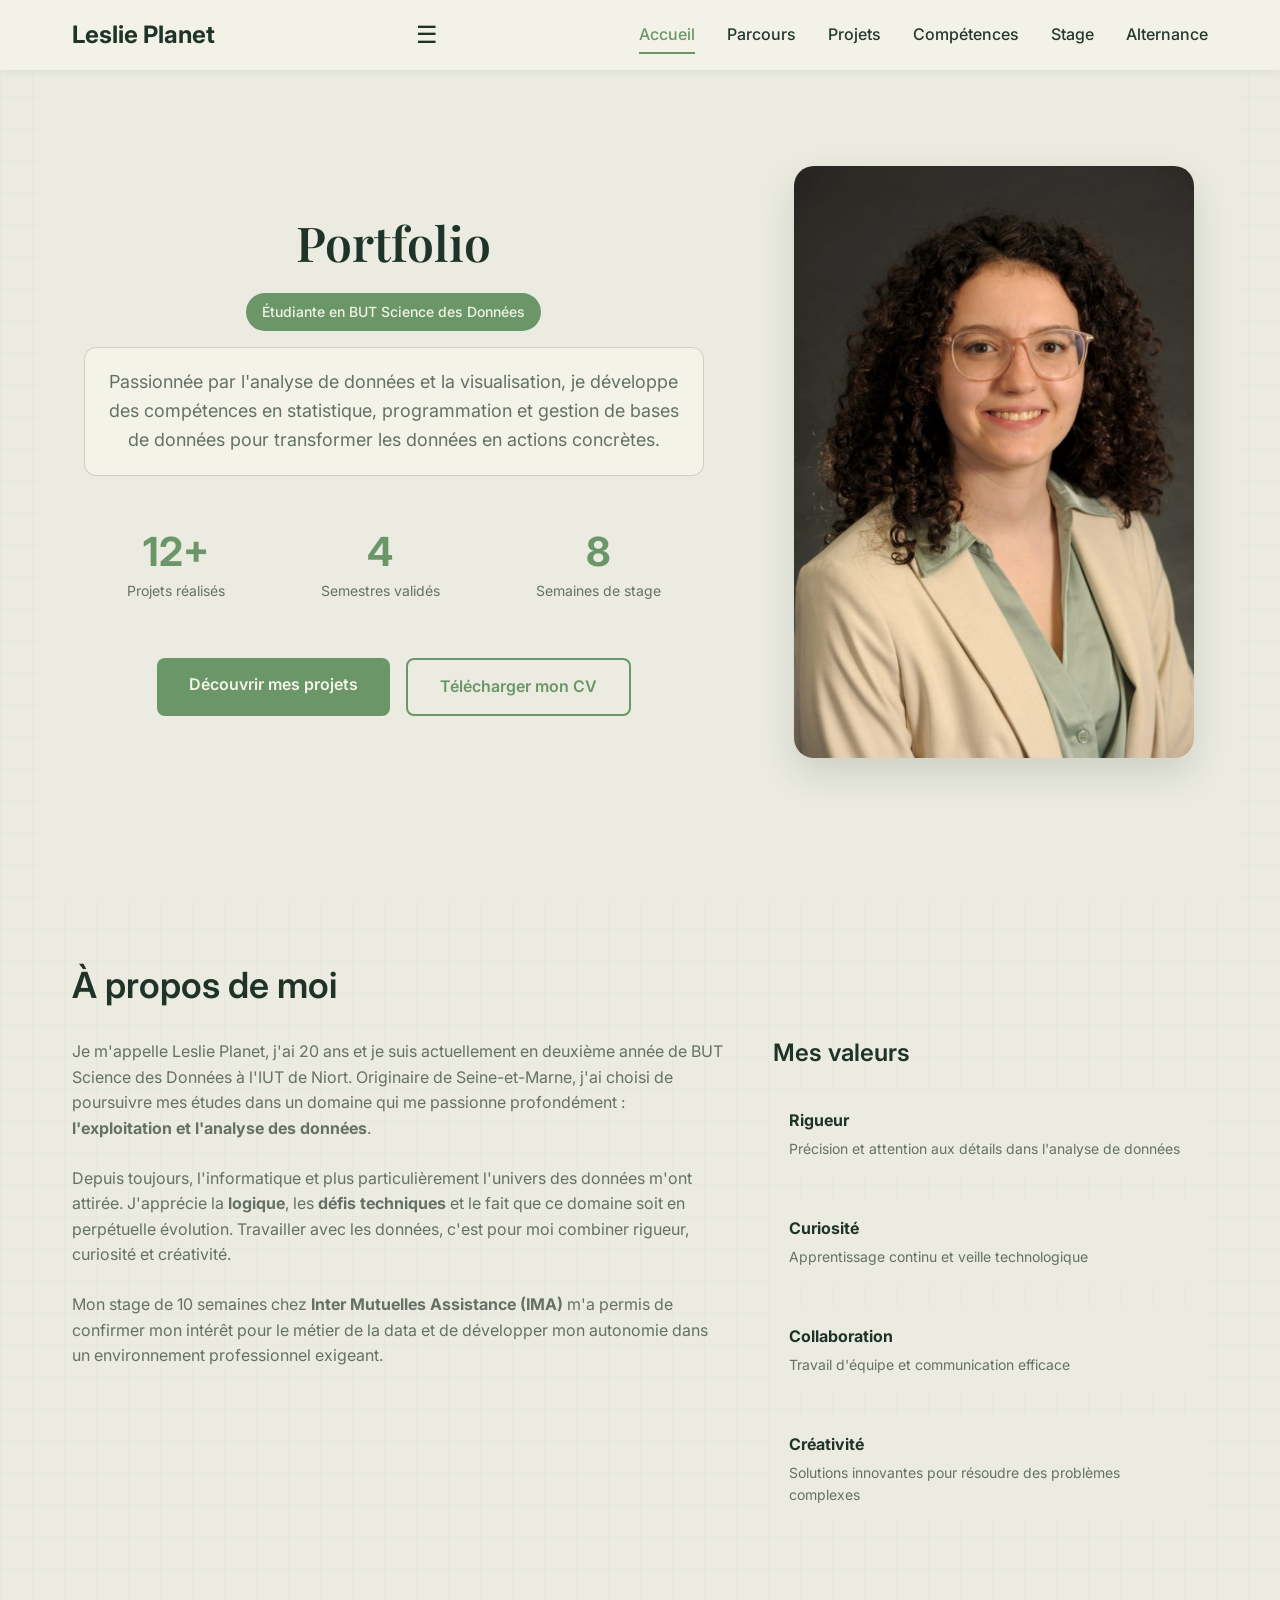
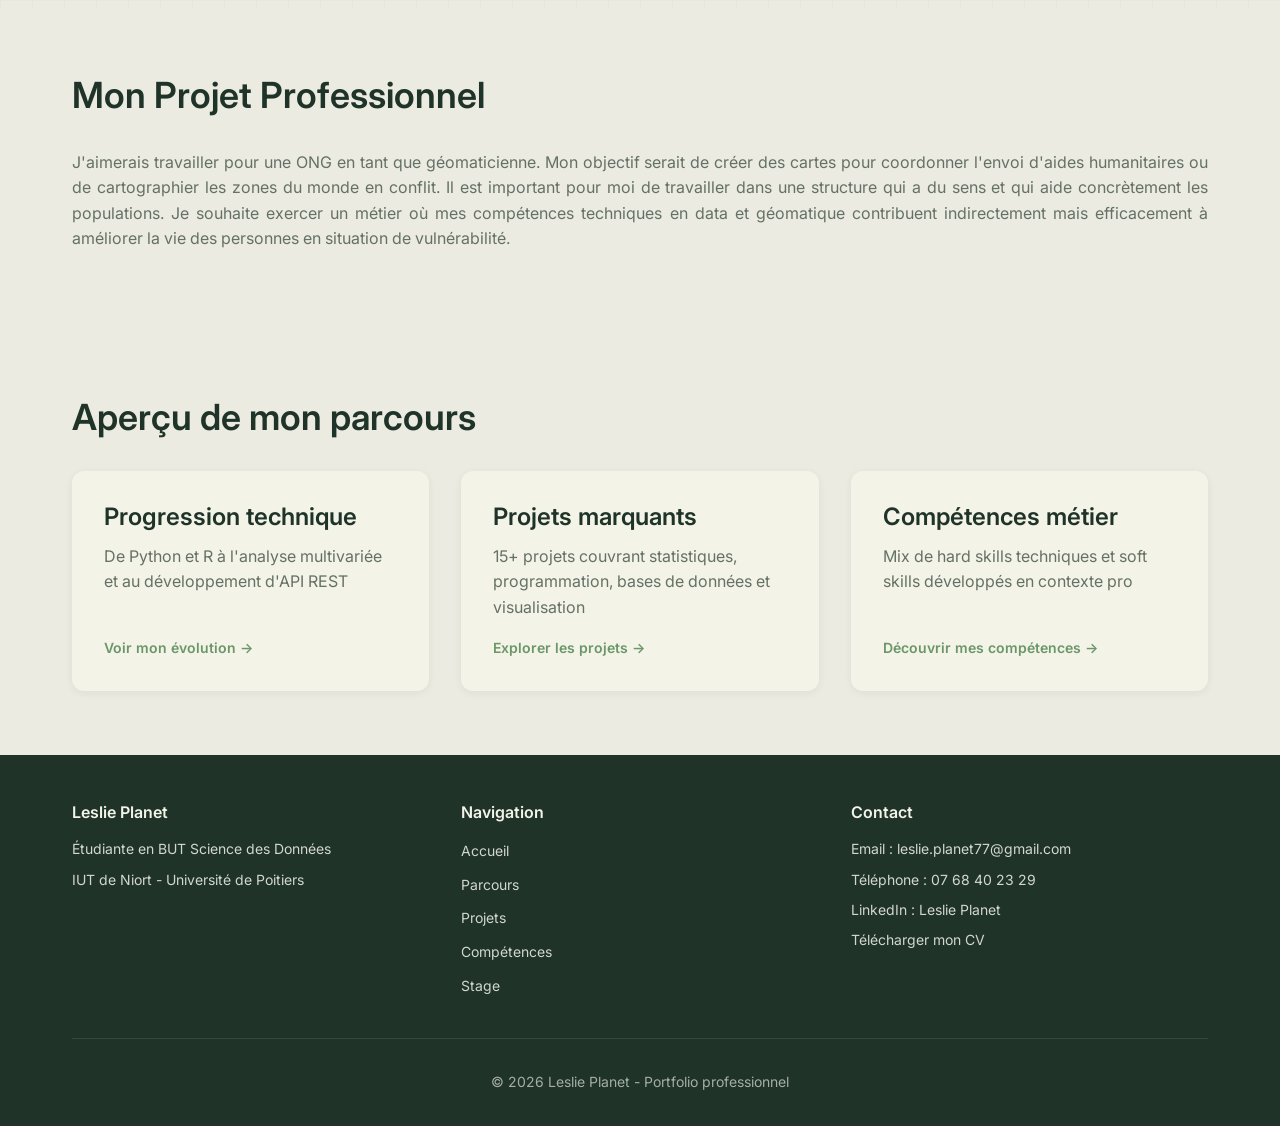
==== commit d9a5dc3e: "feat: remove 'Avenir' link from navigation across multiple pages" ====
--- a/index.html
+++ b/index.html
@@ -17,7 +17,6 @@
                 <li><a href="competences.html" class="nav-link">Compétences</a></li>
                 <li><a href="stage.html" class="nav-link">Stage</a></li>
                 <li><a href="alternance.html" class="nav-link">Alternance</a></li>
-                <li><a href="avenir.html" class="nav-link">Avenir</a></li>
             </ul>
         </div>
     </nav>
@@ -166,7 +165,6 @@
                         <li><a href="projets.html">Projets</a></li>
                         <li><a href="competences.html">Compétences</a></li>
                         <li><a href="stage.html">Stage</a></li>
-                        <li><a href="avenir.html">Avenir</a></li>
                     </ul>
                 </div>
                 <div class="footer-section">
--- a/css/style.css
+++ b/css/style.css
@@ -142,12 +142,39 @@
 /* Hero Section */
 .hero {
     min-height: 100vh;
-    display: flex;
+    display: grid;
+    grid-template-columns: 1.5fr 1fr;
     align-items: center;
+    gap: 4rem;
+    max-width: 1200px;
+    margin: 0 auto;
     padding: 6rem 2rem 4rem;
-    background:
-        radial-gradient(circle at 82% 18%, rgba(107, 150, 104, 0.14), transparent 18rem),
-        linear-gradient(135deg, var(--light-bg) 0%, var(--surface-bg) 100%);
+    background: var(--light-bg);
+}
+
+.hero-content {
+    max-width: 680px;
+    margin: 0 auto;
+    text-align: center;
+}
+
+.hero-description {
+    max-width: 620px;
+    margin: 0 auto 2rem;
+    text-align: center;
+    padding: 1.25rem 1.5rem;
+    background: var(--surface-bg);
+    border: 1px solid var(--border-color);
+    border-radius: 12px;
+}
+
+.hero-stats,
+.hero-cta {
+    justify-content: center;
+}
+
+.hero-image {
+    text-align: center;
 }
 
 .hero .container {
@@ -229,6 +256,26 @@
     background: var(--secondary-blue);
     transform: translateY(-2px);
     box-shadow: var(--shadow-md);
+}
+
+/* Texte visible des boutons au survol */
+.btn-primary,
+.btn-primary:hover,
+.btn-primary:focus,
+.btn-primary:visited {
+    color: var(--white);
+}
+
+.btn-secondary,
+.btn-secondary:hover,
+.btn-secondary:focus,
+.btn-secondary:visited {
+    color: var(--primary-blue);
+}
+
+.btn-secondary:hover,
+.btn-secondary:focus {
+    color: var(--white);
 }
 
 .btn-secondary {
@@ -502,82 +549,85 @@
 /* Engagement Section */
 .engagement-section {
     padding: 4rem 0;
+    background: var(--light-bg);
 }
 
 .engagement-card {
+    display: grid;
+    grid-template-columns: 230px 1fr;
+    overflow: hidden;
+    padding: 0;
     background: var(--surface-bg);
-    padding: 2.5rem;
-    border-radius: 12px;
-    box-shadow: var(--shadow-md);
-    border-left: 4px solid var(--accent-green);
+    border: 1px solid var(--border-color);
+    border-radius: 16px;
+    box-shadow: none;
 }
 
 .engagement-header {
     display: flex;
+    flex-direction: column;
+    justify-content: flex-start;
     align-items: flex-start;
-    gap: 1.5rem;
-    margin-bottom: 2rem;
-}
-
-.engagement-icon {
-    font-size: 3.5rem;
-    line-height: 1;
+    gap: 0;
+    margin: 0;
+    padding: 2.5rem 2rem;
+    background:
+        linear-gradient(135deg, rgba(107, 150, 104, 0.18), transparent),
+        var(--primary-dark);
 }
 
 .engagement-header h3 {
-    color: var(--primary-blue);
-    margin-bottom: 0.5rem;
+    color: var(--white);
+    font-family: 'Playfair Display', serif;
+    font-size: 1.75rem;
 }
 
 .engagement-role {
-    display: block;
-    font-weight: 600;
+    color: rgba(243, 243, 232, 0.82);
+}
+
+.engagement-date {
+    margin-top: 1rem;
+    background: var(--accent-moss);
+}
+
+.engagement-content {
+    padding: 2.5rem;
+    background:
+        linear-gradient(135deg, rgba(107, 150, 104, 0.04), transparent),
+        var(--surface-bg);
+}
+
+.engagement-desc {
+    padding-bottom: 1.25rem;
+    border-bottom: 1px solid var(--border-color);
     color: var(--text-dark);
-    margin-bottom: 0.25rem;
-}
-
-.engagement-date {
-    display: inline-block;
-    padding: 0.25rem 0.75rem;
-    background: var(--accent-green);
-    color: var(--white);
-    border-radius: 20px;
-    font-size: 0.875rem;
-    font-weight: 600;
-}
-
-.engagement-content {
-    line-height: 1.7;
-}
-
-.engagement-desc {
-    color: var(--text-light);
-    margin-bottom: 1.5rem;
-    font-size: 1.05rem;
 }
 
 .engagement-content h4 {
-    color: var(--text-dark);
-    margin-top: 1.5rem;
-    margin-bottom: 0.75rem;
-    font-size: 1rem;
-}
-
-.engagement-content ul {
-    margin: 0.5rem 0 1.5rem 1.5rem;
-}
-
-.engagement-content li {
-    margin-bottom: 0.5rem;
+    color: var(--primary-dark);
 }
 
 .engagement-impact {
     margin-top: 2rem;
-    padding: 1.5rem;
-    background: var(--light-bg);
+    padding: 1.25rem 1.5rem;
+    background: rgba(107, 150, 104, 0.09);
+    border-left: 3px solid var(--primary-blue);
     border-radius: 8px;
-    color: var(--text-dark);
-    font-style: italic;
+}
+
+@media (max-width: 768px) {
+    .engagement-card {
+        grid-template-columns: 1fr;
+    }
+
+    .engagement-header {
+        padding: 1.75rem 1.5rem;
+    }
+
+    .engagement-content {
+        padding: 1.75rem 1.5rem;
+    }
 }
 
 /* Timeline */
@@ -2113,6 +2163,12 @@
     box-shadow: 0 12px 24px rgba(107, 150, 104, 0.20);
 }
 
+/* Texte justifié dans les introductions et sections de retour d'expérience */
+.projet-content p,
+.cesure-story p {
+    text-align: justify;
+}
+
 /* Responsive */
 @media (max-width: 768px) {
     h1 {
@@ -2123,14 +2179,17 @@
         font-size: 1.875rem;
     }
     
-    .hero .container {
+    .hero {
         grid-template-columns: 1fr;
         gap: 2rem;
     }
     
+    .hero-content {
+        text-align: center;
+    }
+    
     .hero-image {
         order: -1;
-        text-align: center;
     }
     
     .hero-stats {
@@ -2404,3 +2463,139 @@
         font-size: 1.1rem;
     }
 }
+
+/* Couleur uniforme des sections du projet professionnel */
+.cesure-section {
+    background-color: var(--light-bg);
+}
+
+.cesure-layout {
+    display: grid;
+    grid-template-columns: minmax(0, 1.35fr) minmax(280px, 0.65fr);
+    gap: 3rem;
+    align-items: start;
+    margin-top: 2rem;
+}
+
+.cesure-story {
+    padding: 2.25rem;
+    background: var(--surface-bg);
+    border: 1px solid var(--border-color);
+    border-radius: 16px;
+}
+
+.cesure-story h3 {
+    margin-top: 2rem;
+}
+
+.cesure-skills {
+    display: flex;
+    flex-wrap: wrap;
+    gap: 0.65rem;
+    margin-bottom: 2rem;
+}
+
+.cesure-report {
+    margin-top: 0.5rem;
+}
+
+.cesure-gallery {
+    display: grid;
+    grid-template-columns: 1fr 1fr;
+    gap: 1rem;
+}
+
+.cesure-photo {
+    margin: 0;
+    min-height: 180px;
+    overflow: hidden;
+    border: 1px solid var(--border-color);
+    border-radius: 14px;
+    background: var(--surface-bg);
+}
+
+.cesure-photo:first-child {
+    grid-column: 1 / -1;
+}
+
+.cesure-photo img {
+    display: block;
+    width: 100%;
+    height: 100%;
+    min-height: 180px;
+    object-fit: cover;
+}
+
+@media (max-width: 900px) {
+    .cesure-layout {
+        grid-template-columns: 1fr;
+        gap: 2rem;
+    }
+}
+
+@media (max-width: 480px) {
+    .cesure-story {
+        padding: 1.5rem;
+    }
+
+    .cesure-gallery {
+        grid-template-columns: 1fr;
+    }
+
+    .cesure-photo:first-child {
+        grid-column: auto;
+    }
+}
+
+/* Navigation interne du parcours */
+.page-jumps {
+    display: flex;
+    justify-content: center;
+    flex-wrap: wrap;
+    gap: 0.75rem;
+    max-width: 900px;
+    margin: 2rem auto 0;
+}
+
+.page-jump-btn {
+    display: inline-block;
+    padding: 0.65rem 1.1rem;
+    background: rgba(243, 243, 232, 0.12);
+    color: var(--white);
+    border: 1px solid rgba(243, 243, 232, 0.38);
+    border-radius: 50px;
+    font-size: 0.875rem;
+    font-weight: 600;
+    backdrop-filter: blur(8px);
+    transition: var(--transition);
+}
+
+.page-jump-btn:hover {
+    background: var(--accent-moss);
+    color: var(--white);
+    border-color: var(--accent-moss);
+    transform: translateY(-2px);
+}
+
+html {
+    scroll-behavior: smooth;
+}
+
+.intro-section,
+.formation-section,
+.engagement-section,
+.cesure-section {
+    scroll-margin-top: 90px;
+}
+
+@media (max-width: 480px) {
+    .page-jumps {
+        display: grid;
+        grid-template-columns: 1fr;
+        width: 100%;
+    }
+
+    .page-jump-btn {
+        width: 100%;
+    }
+}
